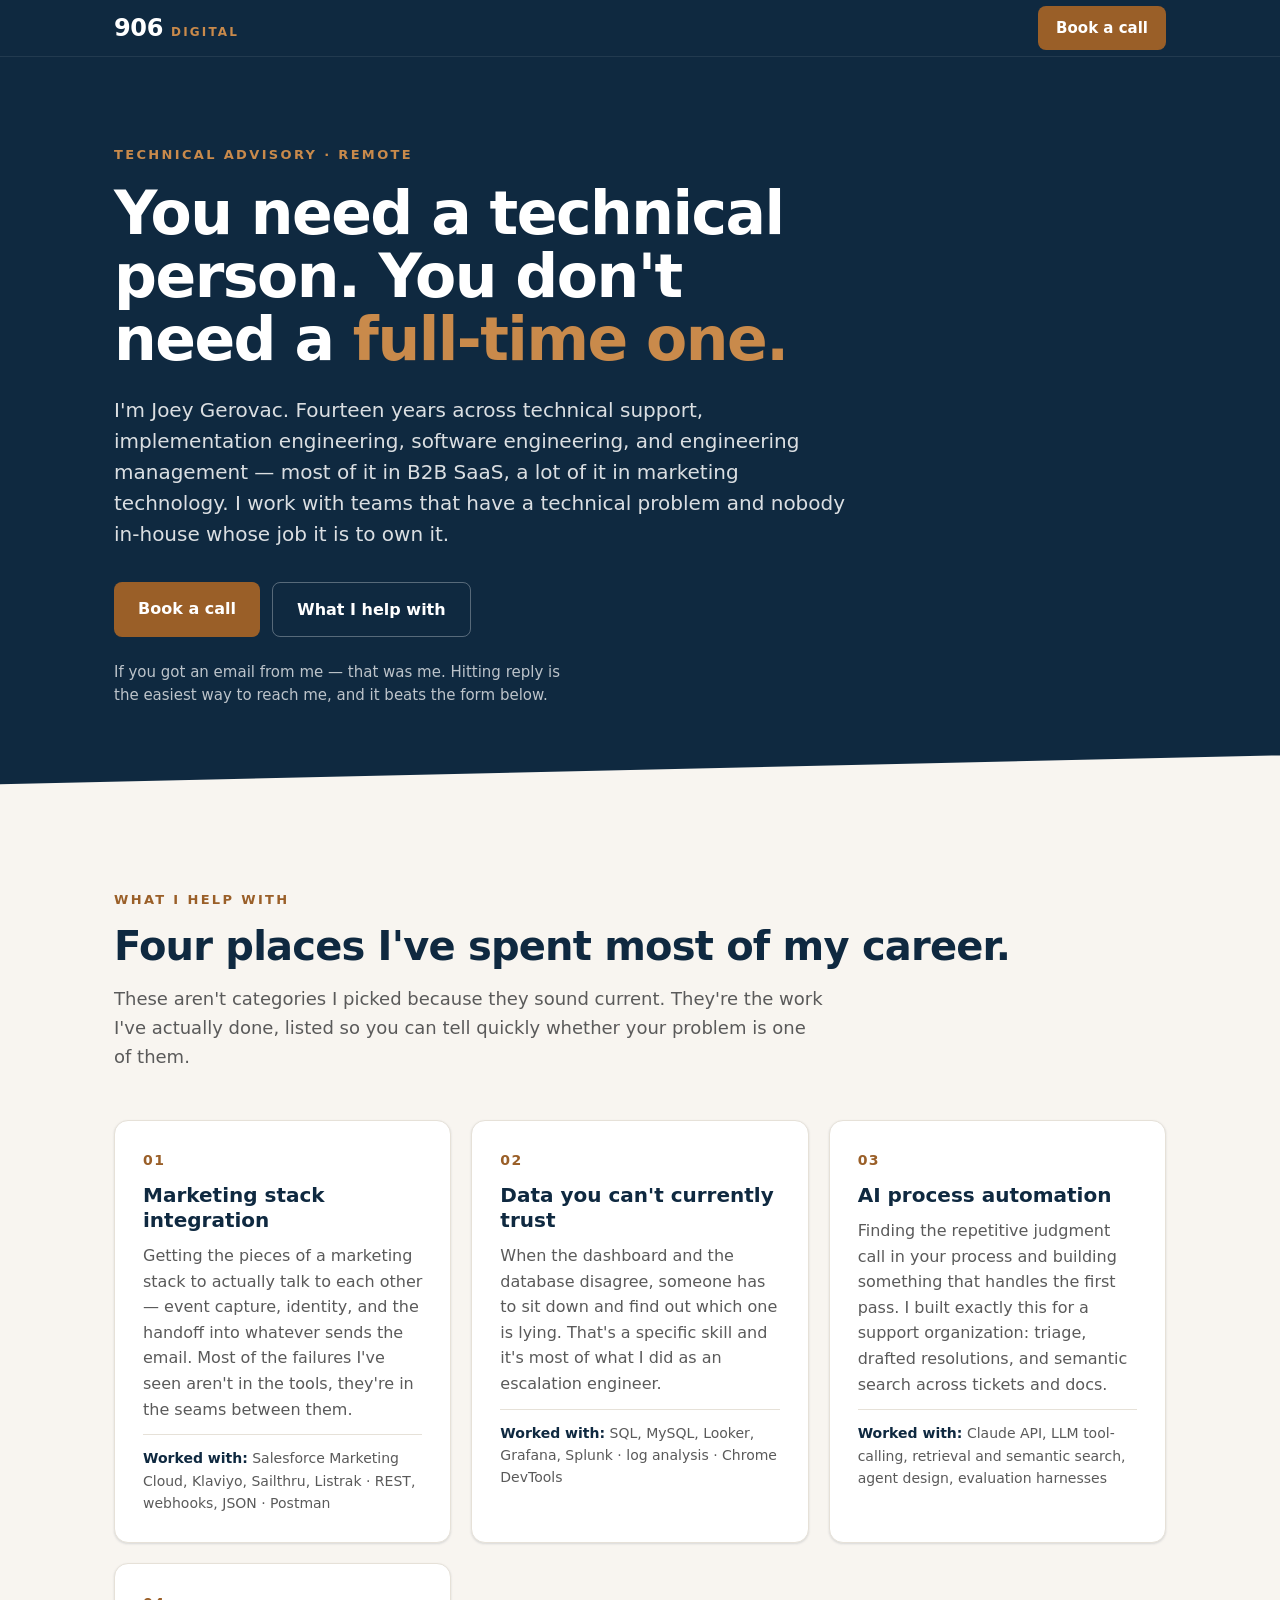
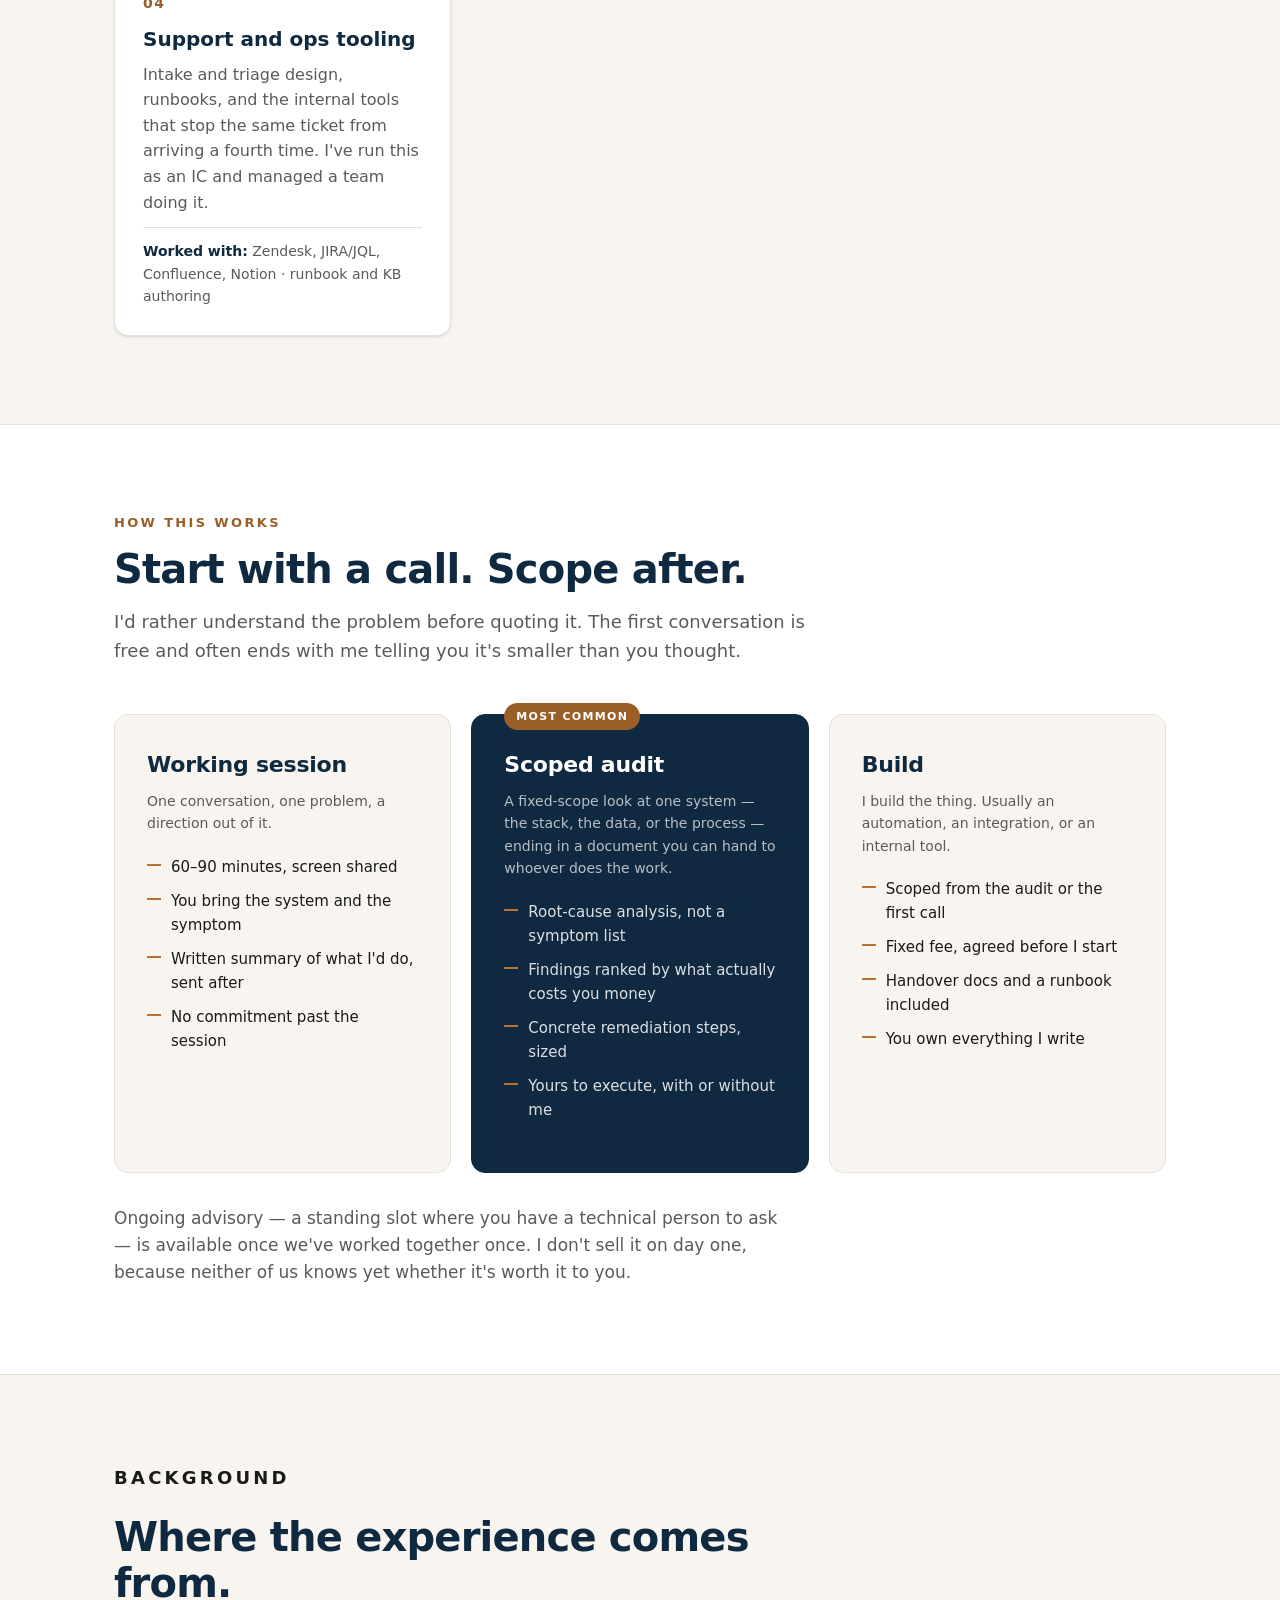
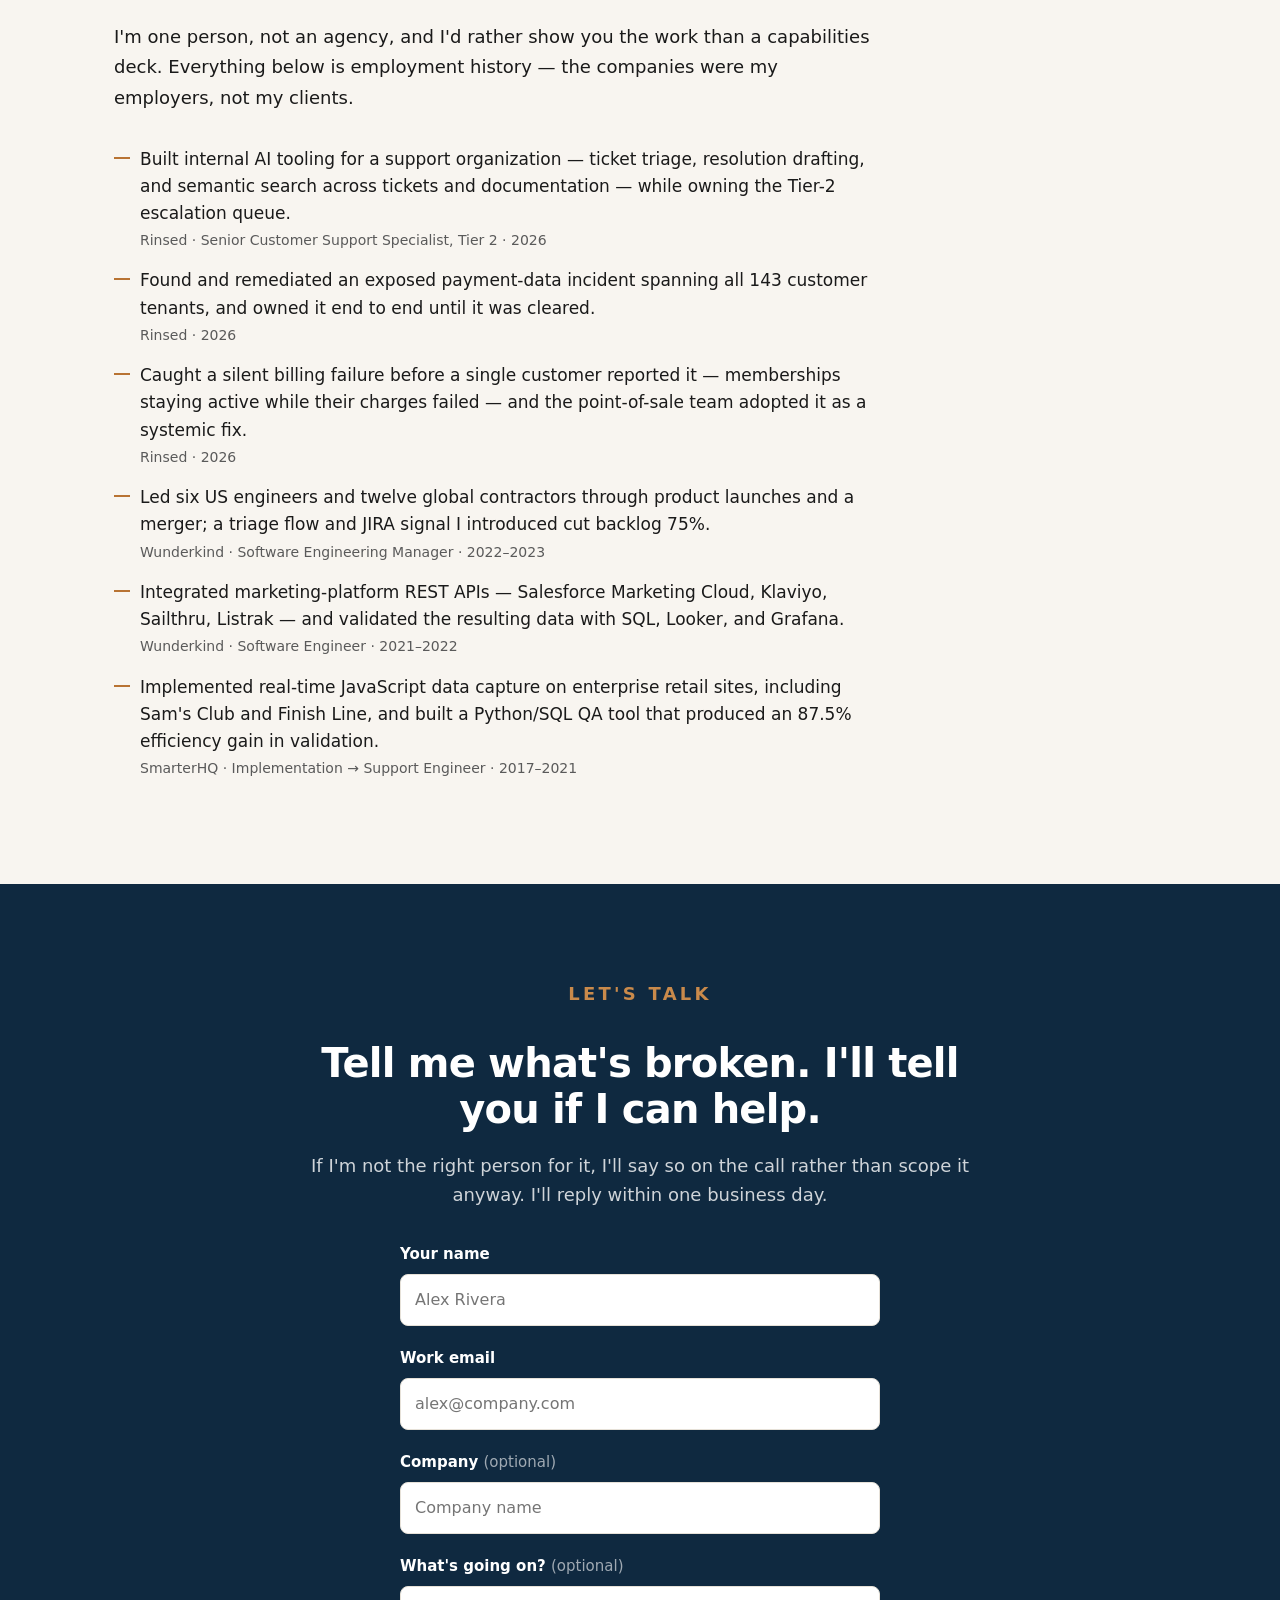
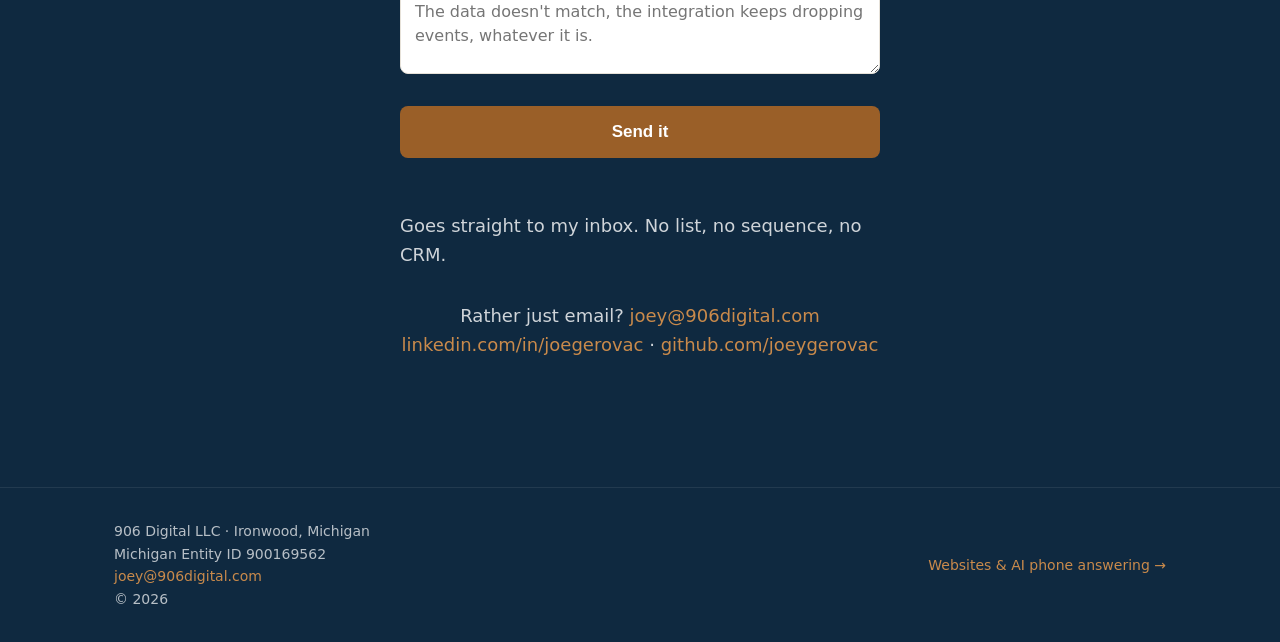
==== advisory.html @ 2dc661ce "Add a separate B2B advisory page; fix two AA contrast failures The offer has widened to fractional t" ====
<!doctype html>
<html lang="en">
<head>
<meta charset="utf-8" />
<meta name="viewport" content="width=device-width, initial-scale=1" />
<title>Technical Advisory — 906 Digital</title>
<meta name="description" content="Fractional technical advisor for B2B teams: marketing-stack integration, data you can trust, and AI process automation. Fourteen years across support, implementation, and software engineering in B2B SaaS." />
<meta name="theme-color" content="#0F2940" />
<link rel="canonical" href="https://906digital.com/advisory" />

<!-- This page is aimed at a different reader than index.html.
     index.html sells websites and AI phone answering to UP trades. It works
     because it is narrow: local pricing, tree species, service-area maps. This
     page sells technical advisory to B2B teams, who are a different audience
     entirely. Keep them separate. Do not merge this into the home page — the
     offer grid there already cut a product (Managed Ads) specifically because
     showing it made the operator read as "an agency with an upsell." A B2B
     advisory block on that page re-creates exactly that problem.

     Traffic here comes from Joey's own B2B outreach, so the reader arrives with
     context and usually with a mail thread already open. Reply is the cheapest
     action; the form is the fallback, same as on the home page. -->

<!-- No web font is loaded, matching index.html. Inter renders if the visitor
     already has it and otherwise falls through to the platform UI font. Do not
     add a Google Fonts stylesheet — it would be the only render-blocking
     third-party request on the page. -->

<!-- No JSON-LD on this page yet. index.html carries ProfessionalService markup
     with a verified Michigan entity ID. Service-level structured data here would
     need a price range, service area, or offer catalogue — none of which are
     settled for advisory work. Absent markup beats invented markup. -->

<style>
/* ---------------------------------------------------------------------------
   Design tokens — copied verbatim from index.html.

   These are duplicated, not shared. Extracting a styles.css would remove the
   drift risk but means editing index.html, which currently works; that refactor
   is worth doing on its own, not as a side effect of adding a page. If you
   change a token here, change it there too.

   Contrast rules carried over and still binding:
     --copper       NON-TEXT ONLY (fills, rules, bullets, focus rings)
     --copper-dark  text on LIGHT backgrounds  (4.78:1 birch, 5.20:1 white)
     --copper-lite  text on DARK backgrounds   (5.12:1 on --superior)
   --------------------------------------------------------------------------- */
:root {
  --superior:    #0F2940;
  --superior-2:  #1B3A5C;
  --copper:      #B87333;
  --copper-dark: #9A5F28;
  --copper-lite: #C98A4B;
  --pine:        #2F5345;
  --birch:       #F8F5F0;
  --slate:       #1A1A1A;
  --stone:       #5A5A5A;
  --line:        #E6E1D8;

  --container:   1100px;
  --radius:      14px;
  --radius-sm:   8px;
  --shadow-sm:   0 1px 2px rgba(15, 41, 64, .06), 0 1px 3px rgba(15, 41, 64, .08);
  --shadow-md:   0 8px 24px rgba(15, 41, 64, .08);
}

* { box-sizing: border-box; }
html, body { margin: 0; padding: 0; }
html { scroll-behavior: smooth; }
body {
  font-family: 'Inter', -apple-system, BlinkMacSystemFont, system-ui, sans-serif;
  font-size: 17px;
  line-height: 1.6;
  color: var(--slate);
  background: var(--birch);
}

a { color: var(--copper-dark); text-decoration: none; }
a:hover { color: var(--copper-dark); text-decoration: underline; }

img { max-width: 100%; display: block; }

.container { max-width: var(--container); margin: 0 auto; padding: 0 24px; }

.skip-link {
  position: absolute;
  left: -9999px;
  top: 0;
  z-index: 100;
  background: var(--superior);
  color: #fff;
  padding: 12px 20px;
  border-radius: 0 0 var(--radius-sm) 0;
  font-weight: 600;
}
.skip-link:focus {
  left: 0;
  outline: 3px solid var(--copper-lite);
  outline-offset: -3px;
  text-decoration: none;
  color: #fff;
}
#main:focus:not(:focus-visible),
#what:focus:not(:focus-visible),
#book:focus:not(:focus-visible) { outline: none; }

/* ---------- Header ---------- */
.site-header {
  background: var(--superior);
  color: #fff;
  position: sticky;
  top: 0;
  z-index: 50;
  border-bottom: 1px solid rgba(255,255,255,.08);
}
.site-header .container {
  display: flex;
  align-items: center;
  justify-content: space-between;
  min-height: 56px;
  padding-top: 6px;
  padding-bottom: 6px;
}
.logo {
  display: flex;
  align-items: baseline;
  gap: 8px;
  font-weight: 800;
  letter-spacing: -0.02em;
  color: #fff;
}
.logo:hover { text-decoration: none; color: #fff; }
.logo .num { font-size: 24px; }
.logo .word {
  font-size: 12px;
  font-weight: 600;
  letter-spacing: 0.18em;
  text-transform: uppercase;
  color: var(--copper-lite);
}
/* 44px minimum tap target, same rule as index.html. Only horizontal padding
   narrows on small screens. Do not shrink the height. */
.nav-cta {
  display: inline-flex;
  align-items: center;
  min-height: 44px;
  padding: 0 18px;
  background: var(--copper-dark);
  color: #fff;
  border-radius: var(--radius-sm);
  font-weight: 600;
  font-size: 15px;
}
.nav-cta:hover { background: #83501F; color: #fff; text-decoration: none; }
.nav-cta:focus-visible { outline: 3px solid #fff; outline-offset: 2px; }

/* ---------- Hero ---------- */
/* Single column here. index.html's hero reserves a second column for a photo
   that does not exist yet; this page does not repeat that empty slot. */
.hero {
  background: var(--superior);
  color: #fff;
  padding: 88px 0 96px;
  position: relative;
  overflow: hidden;
}
.hero::after {
  content: "";
  position: absolute;
  bottom: -1px;
  left: 0; right: 0;
  height: 48px;
  background: var(--birch);
  clip-path: polygon(0 100%, 100% 100%, 100% 0, 0 60%);
}
.hero-copy { max-width: 46rem; }
.hero-eyebrow {
  font-size: 13px;
  font-weight: 600;
  letter-spacing: 0.18em;
  text-transform: uppercase;
  color: var(--copper-lite);
  margin: 0 0 16px;
}
.hero h1 {
  font-size: clamp(36px, 6vw, 60px);
  line-height: 1.05;
  letter-spacing: -0.025em;
  font-weight: 800;
  margin: 0 0 24px;
  max-width: 20ch;
}
.hero h1 em {
  font-style: normal;
  color: var(--copper-lite);
}
.hero p.lead {
  font-size: clamp(17px, 2.2vw, 20px);
  line-height: 1.55;
  max-width: 58ch;
  color: rgba(255,255,255,.85);
  margin: 0 0 32px;
}
.hero .cta-row { display: flex; flex-wrap: wrap; gap: 12px; }
.hero-reply {
  margin: 24px 0 0;
  font-size: 15px;
  line-height: 1.5;
  color: rgba(255,255,255,.72);
  max-width: 48ch;
}

.btn {
  display: inline-block;
  padding: 14px 24px;
  border-radius: var(--radius-sm);
  font-weight: 600;
  font-size: 16px;
  border: 0;
  cursor: pointer;
  transition: transform .08s ease, background .15s ease;
}
.btn:hover { transform: translateY(-1px); text-decoration: none; }
.btn-primary { background: var(--copper-dark); color: #fff; }
.btn-primary:hover { background: #83501F; color: #fff; }
.btn-ghost {
  background: transparent;
  color: #fff;
  border: 1px solid rgba(255,255,255,.3);
}
.btn-ghost:hover { background: rgba(255,255,255,.08); color: #fff; }

/* ---------- Sections ---------- */
section { padding: 88px 0; }
.section-eyebrow {
  font-size: 13px;
  font-weight: 600;
  letter-spacing: 0.18em;
  text-transform: uppercase;
  color: var(--copper-dark);
  margin: 0 0 12px;
}
h2 {
  font-size: clamp(28px, 4vw, 40px);
  line-height: 1.15;
  letter-spacing: -0.02em;
  font-weight: 800;
  margin: 0 0 16px;
  color: var(--superior);
}
.section-intro {
  font-size: 18px;
  color: var(--stone);
  max-width: 62ch;
  margin: 0 0 48px;
}

/* ---------- Capability cards ---------- */
.what { background: var(--birch); }
.card-grid {
  display: grid;
  grid-template-columns: repeat(auto-fit, minmax(260px, 1fr));
  gap: 20px;
}
.cap-card {
  background: #fff;
  padding: 28px;
  border-radius: var(--radius);
  border: 1px solid var(--line);
  box-shadow: var(--shadow-sm);
}
.cap-card .num {
  font-size: 14px;
  font-weight: 700;
  color: var(--copper-dark);
  letter-spacing: 0.1em;
  margin-bottom: 12px;
}
.cap-card h3 {
  font-size: 20px;
  font-weight: 700;
  color: var(--superior);
  margin: 0 0 10px;
  line-height: 1.25;
}
.cap-card p {
  margin: 0 0 12px;
  color: var(--stone);
  font-size: 16px;
}
.cap-card p:last-child { margin-bottom: 0; }
.cap-card .tools {
  font-size: 14px;
  color: var(--stone);
  border-top: 1px solid var(--line);
  padding-top: 12px;
  margin-top: 4px;
}
.cap-card .tools strong { color: var(--superior); font-weight: 600; }

/* ---------- Engagements ---------- */
.engage {
  background: #fff;
  border-top: 1px solid var(--line);
  border-bottom: 1px solid var(--line);
}
.engage-grid {
  display: grid;
  grid-template-columns: repeat(auto-fit, minmax(280px, 1fr));
  gap: 20px;
  margin-bottom: 32px;
}
.tier {
  border: 1px solid var(--line);
  border-radius: var(--radius);
  padding: 32px;
  background: var(--birch);
  display: flex;
  flex-direction: column;
}
.tier.featured {
  background: var(--superior);
  color: #fff;
  border-color: var(--superior);
  position: relative;
}
.tier.featured h3 { color: #fff; }
.tier.featured ul li { color: rgba(255,255,255,.85); }
.tier.featured ul li::before { background: var(--copper); }
.tier-badge {
  position: absolute;
  top: -12px;
  left: 32px;
  background: var(--copper-dark);
  color: #fff;
  font-size: 11px;
  font-weight: 700;
  letter-spacing: 0.12em;
  padding: 5px 12px;
  border-radius: 100px;
  text-transform: uppercase;
}
.tier h3 {
  font-size: 22px;
  font-weight: 700;
  margin: 0 0 8px;
  color: var(--superior);
  letter-spacing: -0.01em;
}
.tier .desc {
  font-size: 14px;
  color: var(--stone);
  margin: 0 0 20px;
}
.tier.featured .desc { color: rgba(255,255,255,.7); }
.tier ul { list-style: none; padding: 0; margin: 0 0 8px; flex: 1; }
.tier ul li {
  font-size: 15px;
  color: var(--slate);
  padding-left: 24px;
  position: relative;
  margin-bottom: 10px;
}
.tier ul li::before {
  content: "";
  position: absolute;
  left: 0;
  top: 9px;
  width: 14px;
  height: 2px;
  background: var(--copper);
}
.engage-note {
  margin: 0;
  max-width: 62ch;
  font-size: 17px;
  color: var(--stone);
}

/* ---------- Background ---------- */
.background { background: var(--birch); }
.background-wrap { max-width: 760px; }
.background p {
  font-size: 18px;
  line-height: 1.7;
  color: var(--slate);
  margin: 0 0 20px;
}
.background p strong { color: var(--superior); }
.track { list-style: none; padding: 0; margin: 32px 0 0; }
.track li {
  padding-left: 26px;
  position: relative;
  margin-bottom: 16px;
  font-size: 17px;
  line-height: 1.6;
  color: var(--slate);
}
.track li::before {
  content: "";
  position: absolute;
  left: 0;
  top: 11px;
  width: 16px;
  height: 2px;
  background: var(--copper);
}
.track li .where {
  display: block;
  font-size: 14px;
  color: var(--stone);
  margin-top: 2px;
}

/* ---------- Final CTA ---------- */
.final-cta {
  background: var(--superior);
  color: #fff;
  text-align: center;
  padding: 96px 0;
}
.final-cta h2 { color: #fff; max-width: 26ch; margin: 0 auto 20px; }
.final-cta p {
  font-size: 18px;
  color: rgba(255,255,255,.8);
  max-width: 58ch;
  margin: 0 auto 32px;
}

/* ---------- Lead form ---------- */
/* Field set differs from index.html on purpose: that form asks for a phone
   number because a tree service owner expects a call back. A B2B reader expects
   email, so email is the required channel here and phone is not collected. */
.lead-form {
  max-width: 480px;
  margin: 32px auto 0;
  text-align: left;
}
.field { margin-bottom: 20px; }

.lead-form label {
  display: block;
  font-size: 15px;
  font-weight: 600;
  color: #fff;
  margin-bottom: 8px;
}
.lead-form .optional { font-weight: 400; color: rgba(255,255,255,.6); }

.lead-form input[type="text"],
.lead-form input[type="email"],
.lead-form textarea {
  width: 100%;
  font-family: inherit;
  font-size: 16px;          /* 16px minimum — prevents iOS auto-zoom on focus */
  line-height: 1.5;
  padding: 13px 14px;       /* ~48px tall, above the 44px target minimum */
  min-height: 48px;
  color: var(--slate);
  background: #fff;
  border: 1px solid var(--line);
  border-radius: var(--radius-sm);
  -webkit-appearance: none;
  appearance: none;
}
.lead-form textarea { min-height: 88px; resize: vertical; }

.lead-form input:focus-visible,
.lead-form textarea:focus-visible,
.lead-form button:focus-visible {
  outline: 3px solid var(--copper);
  outline-offset: 2px;
}
.lead-form input:focus,
.lead-form textarea:focus { border-color: var(--copper); }

.lead-form .lead-submit {
  width: 100%;
  min-height: 52px;
  font-size: 17px;
  margin-top: 4px;
}
.lead-form input[aria-invalid="true"],
.lead-form textarea[aria-invalid="true"] { border-color: #C0392B; border-width: 2px; }

.form-status {
  margin: 14px 0 0;
  font-size: 15px;
  min-height: 22px;
  color: #fff;
}
.form-status.is-error { color: #FFB4A8; }
.form-status.is-success { color: #9FE8C0; font-weight: 600; }

.form-fineprint {
  margin: 12px 0 0;
  font-size: 13px;
  color: rgba(255,255,255,.55);
}
.alt-contact {
  margin-top: 24px;
  font-size: 15px;
  color: rgba(255,255,255,.7);
}
/* --copper-lite, not --copper-dark: this sits on --superior. copper-dark is
   2.86:1 here and fails AA. */
.alt-contact a { color: var(--copper-lite); }

/* Honeypot — hidden from humans, from keyboards, and from screen readers */
.hp-field {
  position: absolute !important;
  left: -9999px !important;
  width: 1px; height: 1px;
  opacity: 0;
  pointer-events: none;
}

/* ---------- Footer ---------- */
.site-footer {
  background: var(--superior);
  color: rgba(255,255,255,.7);
  padding: 32px 0;
  border-top: 1px solid rgba(255,255,255,.08);
  font-size: 14px;
}
.site-footer .container {
  display: flex;
  flex-wrap: wrap;
  gap: 16px;
  justify-content: space-between;
  align-items: center;
}
.site-footer a { color: var(--copper-lite); }

/* ---------- Responsive ---------- */
@media (max-width: 640px) {
  section { padding: 64px 0; }
  .hero { padding: 64px 0 80px; }
  .tier { padding: 24px; }
  .nav-cta { padding: 0 14px; }
  .lead-form { margin-top: 24px; }
  .field { margin-bottom: 16px; }
}
</style>
</head>
<body>
<a class="skip-link" href="#main">Skip to content</a>

<!-- ============== HEADER ============== -->
<header class="site-header">
  <div class="container">
    <a class="logo" href="/">
      <span class="num">906</span>
      <span class="word">Digital</span>
    </a>
    <a href="#book" class="nav-cta">Book a call</a>
  </div>
</header>

<main id="main" tabindex="-1">

<!-- ============== HERO ============== -->
<section class="hero">
  <div class="container">
    <div class="hero-copy">
      <p class="hero-eyebrow">Technical advisory · Remote</p>
      <h1>You need a technical person. You don't need a <em>full-time one.</em></h1>
      <p class="lead">
        I'm Joey Gerovac. Fourteen years across technical support, implementation
        engineering, software engineering, and engineering management — most of it
        in B2B SaaS, a lot of it in marketing technology. I work with teams that
        have a technical problem and nobody in-house whose job it is to own it.
      </p>
      <div class="cta-row">
        <a href="#book" class="btn btn-primary">Book a call</a>
        <a href="#what" class="btn btn-ghost">What I help with</a>
      </div>
      <p class="hero-reply">
        If you got an email from me — that was me. Hitting reply is the easiest
        way to reach me, and it beats the form below.
      </p>
    </div>
  </div>
</section>

<!-- ============== WHAT I HELP WITH ============== -->
<section class="what" id="what" tabindex="-1">
  <div class="container">
    <p class="section-eyebrow">What I help with</p>
    <h2>Four places I've spent most of my career.</h2>
    <p class="section-intro">
      These aren't categories I picked because they sound current. They're the
      work I've actually done, listed so you can tell quickly whether your problem
      is one of them.
    </p>

    <div class="card-grid">

      <div class="cap-card">
        <p class="num">01</p>
        <h3>Marketing stack integration</h3>
        <p>
          Getting the pieces of a marketing stack to actually talk to each other —
          event capture, identity, and the handoff into whatever sends the email.
          Most of the failures I've seen aren't in the tools, they're in the seams
          between them.
        </p>
        <p class="tools">
          <strong>Worked with:</strong> Salesforce Marketing Cloud, Klaviyo,
          Sailthru, Listrak · REST, webhooks, JSON · Postman
        </p>
      </div>

      <div class="cap-card">
        <p class="num">02</p>
        <h3>Data you can't currently trust</h3>
        <p>
          When the dashboard and the database disagree, someone has to sit down and
          find out which one is lying. That's a specific skill and it's most of what
          I did as an escalation engineer.
        </p>
        <p class="tools">
          <strong>Worked with:</strong> SQL, MySQL, Looker, Grafana, Splunk ·
          log analysis · Chrome DevTools
        </p>
      </div>

      <div class="cap-card">
        <p class="num">03</p>
        <h3>AI process automation</h3>
        <p>
          Finding the repetitive judgment call in your process and building
          something that handles the first pass. I built exactly this for a support
          organization: triage, drafted resolutions, and semantic search across
          tickets and docs.
        </p>
        <p class="tools">
          <strong>Worked with:</strong> Claude API, LLM tool-calling, retrieval and
          semantic search, agent design, evaluation harnesses
        </p>
      </div>

      <div class="cap-card">
        <p class="num">04</p>
        <h3>Support and ops tooling</h3>
        <p>
          Intake and triage design, runbooks, and the internal tools that stop the
          same ticket from arriving a fourth time. I've run this as an IC and
          managed a team doing it.
        </p>
        <p class="tools">
          <strong>Worked with:</strong> Zendesk, JIRA/JQL, Confluence, Notion ·
          runbook and KB authoring
        </p>
      </div>

    </div>
  </div>
</section>

<!-- ============== ENGAGEMENTS ============== -->
<section class="engage">
  <div class="container">
    <p class="section-eyebrow">How this works</p>
    <h2>Start with a call. Scope after.</h2>
    <p class="section-intro">
      I'd rather understand the problem before quoting it. The first conversation
      is free and often ends with me telling you it's smaller than you thought.
    </p>

    <!-- NO PRICES HERE, ON PURPOSE.
         index.html carries real figures because packages-and-pricing.md defines
         them for the trades products. Nothing equivalent exists for advisory work
         yet. Inventing a rate to fill the visual gap would be a number Joey has
         not agreed to and would have to walk back on the first call.
         WHEN RATES ARE SET: add <p class="price"> under each <h3>, matching the
         markup in index.html's offer grid, and port the .price CSS across. -->

    <div class="engage-grid">

      <div class="tier">
        <h3>Working session</h3>
        <p class="desc">One conversation, one problem, a direction out of it.</p>
        <ul>
          <li>60–90 minutes, screen shared</li>
          <li>You bring the system and the symptom</li>
          <li>Written summary of what I'd do, sent after</li>
          <li>No commitment past the session</li>
        </ul>
      </div>

      <div class="tier featured">
        <span class="tier-badge">Most common</span>
        <h3>Scoped audit</h3>
        <p class="desc">
          A fixed-scope look at one system — the stack, the data, or the process —
          ending in a document you can hand to whoever does the work.
        </p>
        <ul>
          <li>Root-cause analysis, not a symptom list</li>
          <li>Findings ranked by what actually costs you money</li>
          <li>Concrete remediation steps, sized</li>
          <li>Yours to execute, with or without me</li>
        </ul>
      </div>

      <div class="tier">
        <h3>Build</h3>
        <p class="desc">
          I build the thing. Usually an automation, an integration, or an internal
          tool.
        </p>
        <ul>
          <li>Scoped from the audit or the first call</li>
          <li>Fixed fee, agreed before I start</li>
          <li>Handover docs and a runbook included</li>
          <li>You own everything I write</li>
        </ul>
      </div>

    </div>

    <p class="engage-note">
      Ongoing advisory — a standing slot where you have a technical person to ask —
      is available once we've worked together once. I don't sell it on day one,
      because neither of us knows yet whether it's worth it to you.
    </p>
  </div>
</section>

<!-- ============== BACKGROUND ============== -->
<section class="background">
  <div class="container">
    <div class="background-wrap">
      <p class="section-eyebrow">Background</p>
      <h2>Where the experience comes from.</h2>
      <p>
        I'm one person, not an agency, and I'd rather show you the work than a
        capabilities deck. Everything below is employment history — the companies
        were my employers, not my clients.
      </p>

      <!-- Every line here traces to a specific role. Do not add a claim to this
           list that cannot be pointed at a job, a date, and a verifiable outcome.
           Two projects were deliberately left off: support-evals is still in
           progress, and the recipe-scrapers PR needs its scope confirmed before
           it goes on a public page. -->
      <ul class="track">
        <li>
          Built internal AI tooling for a support organization — ticket triage,
          resolution drafting, and semantic search across tickets and documentation
          — while owning the Tier-2 escalation queue.
          <span class="where">Rinsed · Senior Customer Support Specialist, Tier 2 · 2026</span>
        </li>
        <li>
          Found and remediated an exposed payment-data incident spanning all 143
          customer tenants, and owned it end to end until it was cleared.
          <span class="where">Rinsed · 2026</span>
        </li>
        <li>
          Caught a silent billing failure before a single customer reported it —
          memberships staying active while their charges failed — and the
          point-of-sale team adopted it as a systemic fix.
          <span class="where">Rinsed · 2026</span>
        </li>
        <li>
          Led six US engineers and twelve global contractors through product
          launches and a merger; a triage flow and JIRA signal I introduced cut
          backlog 75%.
          <span class="where">Wunderkind · Software Engineering Manager · 2022–2023</span>
        </li>
        <li>
          Integrated marketing-platform REST APIs — Salesforce Marketing Cloud,
          Klaviyo, Sailthru, Listrak — and validated the resulting data with SQL,
          Looker, and Grafana.
          <span class="where">Wunderkind · Software Engineer · 2021–2022</span>
        </li>
        <li>
          Implemented real-time JavaScript data capture on enterprise retail sites,
          including Sam's Club and Finish Line, and built a Python/SQL QA tool that
          produced an 87.5% efficiency gain in validation.
          <span class="where">SmarterHQ · Implementation → Support Engineer · 2017–2021</span>
        </li>
      </ul>
    </div>
  </div>
</section>

<!-- ============== FINAL CTA ============== -->
<section class="final-cta" id="book" tabindex="-1">
  <div class="container">
    <p class="section-eyebrow" style="color: var(--copper-lite);">Let's talk</p>
    <h2>Tell me what's broken. I'll tell you if I can help.</h2>
    <p>
      If I'm not the right person for it, I'll say so on the call rather than
      scope it anyway. I'll reply within one business day.
    </p>

    <form id="lead-form" class="lead-form"
          action="https://api.web3forms.com/submit" method="POST" novalidate>

      <!-- Same Web3Forms account as index.html. The access key is a public
           identifier, not a secret — it belongs in the markup. The subject line
           differs so advisory leads are distinguishable in the inbox. -->
      <input type="hidden" name="access_key" value="32bc791d-f015-4ddc-968b-f324e9af14b2">
      <input type="hidden" name="subject" value="906 Digital — Advisory Enquiry">
      <input type="hidden" name="from_name" value="906digital.com/advisory">

      <input type="hidden" name="_next_action"
             value="REPLY WITHIN 24H: 'Hi [name], thanks for reaching out. Got time this week for 30 minutes to walk me through it?'">

      <input type="hidden" name="source"          id="f-source">
      <input type="hidden" name="device"          id="f-device">
      <input type="hidden" name="page"            id="f-page">
      <input type="hidden" name="seconds_on_page" id="f-elapsed">
      <input type="hidden" name="js_token"        id="f-token">

      <!-- Honeypot: CSS-hidden (not type=hidden), keyboard-skipped, screen-reader
           hidden. Web3Forms enforces "botcheck" server-side. No autocomplete
           attribute — it is not valid on a checkbox, and browsers do not autofill
           checkboxes anyway. -->
      <input type="checkbox" name="botcheck" class="hp-field"
             tabindex="-1" aria-hidden="true">

      <div class="field">
        <label for="lead-name">Your name</label>
        <input type="text" id="lead-name" name="name"
               autocomplete="name" placeholder="Alex Rivera" required>
      </div>

      <div class="field">
        <label for="lead-email">Work email</label>
        <input type="email" id="lead-email" name="email"
               autocomplete="email" placeholder="alex@company.com" required>
      </div>

      <div class="field">
        <label for="lead-company">Company <span class="optional">(optional)</span></label>
        <input type="text" id="lead-company" name="company"
               autocomplete="organization" placeholder="Company name">
      </div>

      <div class="field">
        <label for="lead-note">What's going on? <span class="optional">(optional)</span></label>
        <textarea id="lead-note" name="note"
                  placeholder="The data doesn't match, the integration keeps dropping events, whatever it is."></textarea>
      </div>

      <button type="submit" class="btn btn-primary lead-submit">Send it</button>

      <p class="form-status" id="lead-status" role="status" aria-live="polite"></p>

      <p class="form-fineprint">
        Goes straight to my inbox. No list, no sequence, no CRM.
      </p>
    </form>

    <p class="alt-contact">
      Rather just email? <a href="mailto:joey@906digital.com?subject=906%20Digital%20-%20advisory">joey@906digital.com</a><br>
      <a href="https://www.linkedin.com/in/joegerovac">linkedin.com/in/joegerovac</a> ·
      <a href="https://github.com/joeygerovac">github.com/joeygerovac</a>
    </p>
  </div>
</section>

<!-- ============== FOOTER ============== -->
</main>

<footer class="site-footer">
  <div class="container">
    <div>
      906 Digital LLC · Ironwood, Michigan<br>
      Michigan Entity ID 900169562<br>
      <a href="mailto:joey@906digital.com">joey@906digital.com</a><br>
      © <span id="year"></span>
    </div>
    <div>
      <a href="/">Websites &amp; AI phone answering →</a>
    </div>
  </div>
</footer>

<script>
  document.getElementById('year').textContent = new Date().getFullYear();
</script>

<script>
(function () {
  var form = document.getElementById('lead-form');
  if (!form) { return; }

  /* NOTE: do NOT use form.name — HTMLFormElement.name is a reflected attribute
     and shadows the named input lookup, so form.name is a string, not the
     field. Same trap as index.html. */
  var nameEl  = document.getElementById('lead-name');
  var emailEl = document.getElementById('lead-email');
  var statusEl = document.getElementById('lead-status');
  var btn = form.querySelector('button[type="submit"]');

  var loadedAt = Date.now();
  var MIN_SECONDS = 3;   // humans take 8-25s, bots take <1s

  // --- Attribution + anti-bot fields ---
  var params = new URLSearchParams(location.search);
  var utm = params.get('utm_source');
  var ref = document.referrer;
  var source = utm ? ('utm:' + utm)
             : (ref ? ('ref:' + ref)
             : 'direct / typed / outreach link');

  document.getElementById('f-source').value = source;
  document.getElementById('f-page').value   = location.pathname + location.search;
  document.getElementById('f-device').value =
    (window.matchMedia('(max-width: 640px)').matches ? 'mobile' : 'desktop')
    + ' · ' + window.innerWidth + 'px';
  document.getElementById('f-token').value = 'js-ok-' + loadedAt;

  function fail(msg) {
    statusEl.textContent = msg;
    statusEl.className = 'form-status is-error';
  }

  form.addEventListener('submit', function (e) {
    e.preventDefault();

    var elapsed = Math.round((Date.now() - loadedAt) / 1000);
    document.getElementById('f-elapsed').value = elapsed;

    if (elapsed < MIN_SECONDS) { fail('Hang on one second and try again.'); return; }
    if (!document.getElementById('f-token').value) { return; }

    var name  = nameEl.value.trim();
    var email = emailEl.value.trim();

    nameEl.setAttribute('aria-invalid', name ? 'false' : 'true');
    if (!name) {
      /* Focus first, then write. The reverse order drops the pending polite
         announcement — the message gets written but never heard. */
      nameEl.setAttribute('aria-describedby', 'lead-status');
      nameEl.focus();
      fail('Just need a name to know who I\'m talking to.');
      return;
    }

    /* Deliberately loose. Strict email regexes reject valid addresses, and the
       real validation is whether the reply bounces. */
    var emailOk = /^[^\s@]+@[^\s@]+\.[^\s@]+$/.test(email);
    emailEl.setAttribute('aria-invalid', emailOk ? 'false' : 'true');
    if (!emailOk) {
      emailEl.setAttribute('aria-describedby', 'lead-status');
      emailEl.focus();
      fail('That email looks off — I need somewhere to reply.');
      return;
    }

    btn.disabled = true;
    btn.textContent = 'Sending…';
    statusEl.textContent = '';
    statusEl.className = 'form-status';

    fetch(form.action, {
      method: 'POST',
      headers: { 'Accept': 'application/json' },
      body: new FormData(form)
    })
    .then(function (r) { return r.json(); })
    .then(function (data) {
      if (data && data.success) {
        /* Do NOT replace form.innerHTML here. Doing so destroys the focused
           submit button (dumping keyboard focus to <body>) and destroys
           #lead-status, the already-configured live region — then injects a
           new role="status" that already contains its text, which announces
           unreliably in all three major screen readers. Instead: hide the
           fields, write into the EXISTING live region, and move focus to it. */
        var first = name.split(' ')[0].replace(/[<>&]/g, '');
        var shown = email.replace(/[<>&]/g, '');
        var fields = form.querySelectorAll('.field, .lead-submit, .hp-field, .form-fineprint');
        for (var i = 0; i < fields.length; i++) { fields[i].style.display = 'none'; }
        statusEl.className = 'form-status is-success';
        statusEl.textContent =
          'Got it, ' + first + '. I\'ll reply to ' + shown +
          ' within one business day.';
        statusEl.setAttribute('tabindex', '-1');
        statusEl.focus();
      } else {
        btn.disabled = false; btn.textContent = 'Send it';
        fail('Something went wrong. Email me directly: joey@906digital.com');
      }
    })
    .catch(function () {
      btn.disabled = false; btn.textContent = 'Send it';
      fail('Connection problem. Email me directly: joey@906digital.com');
    });
  });
})();
</script>

</body>
</html>
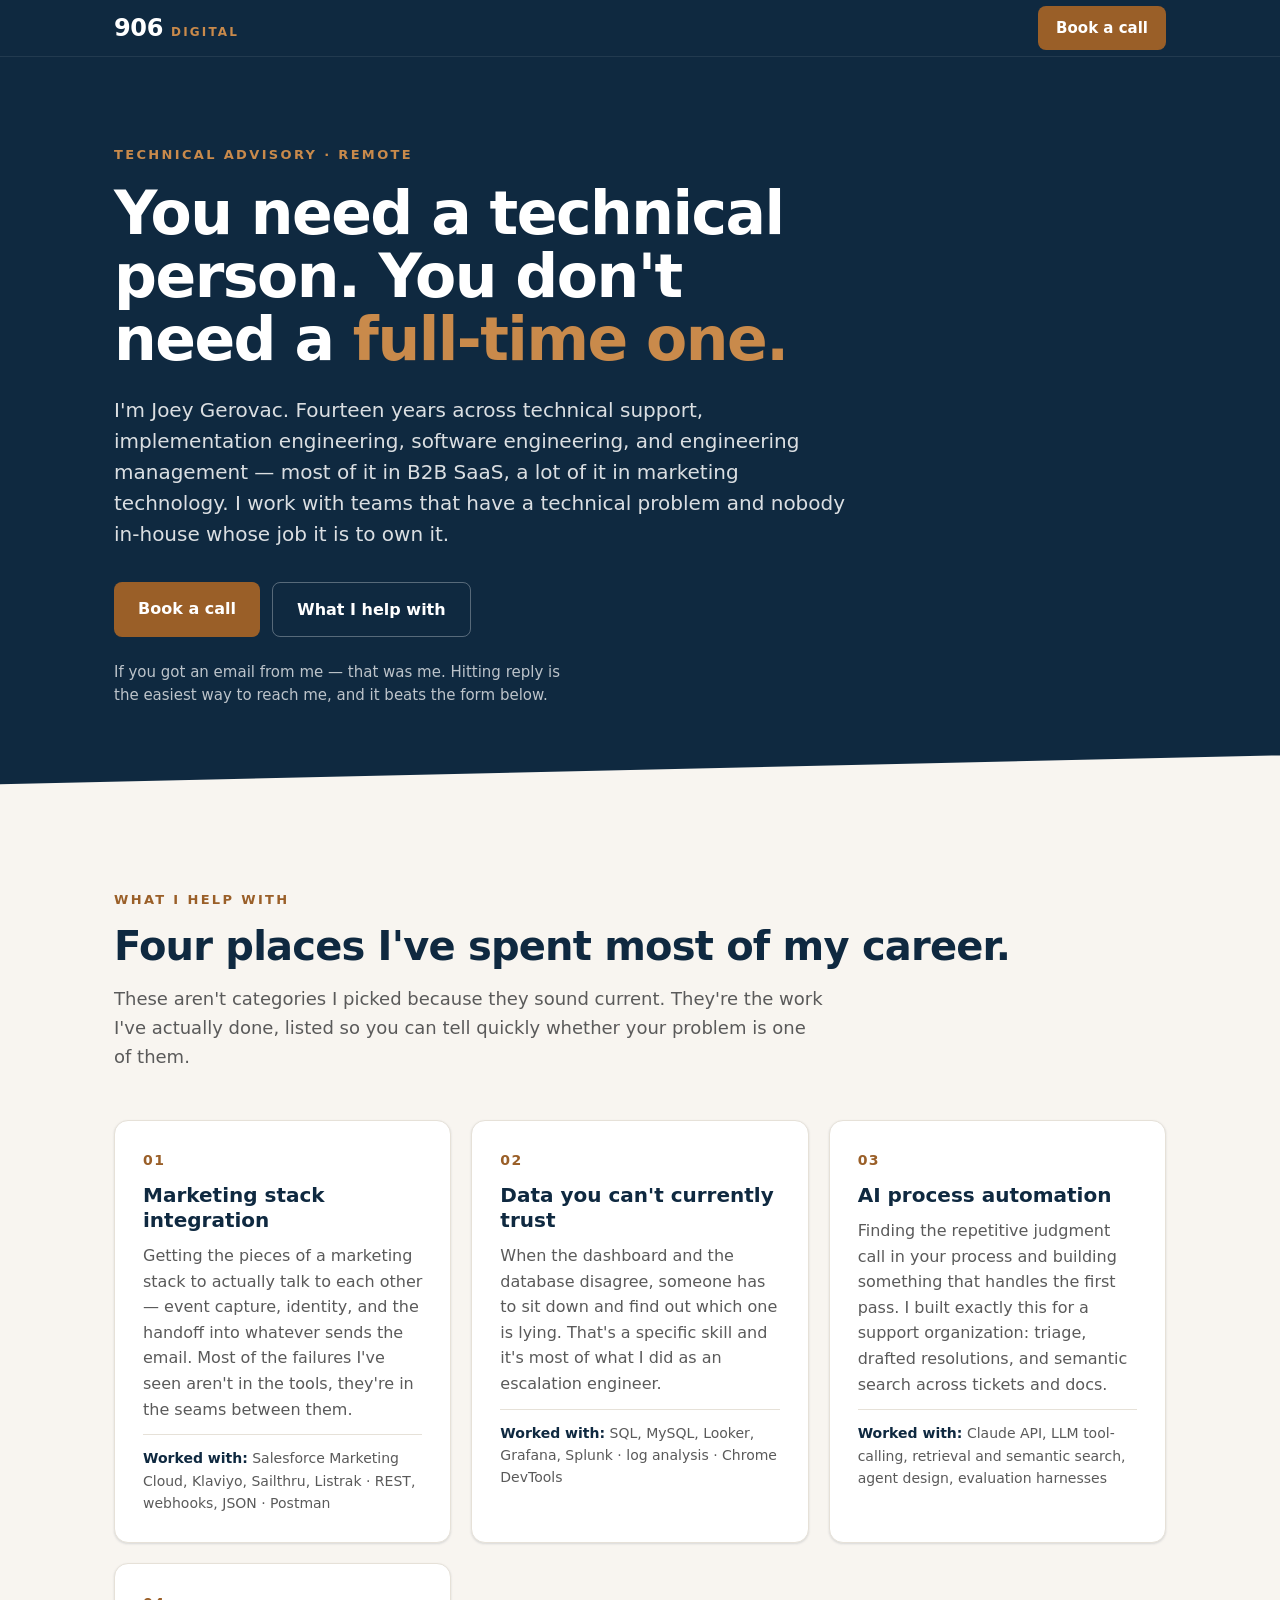
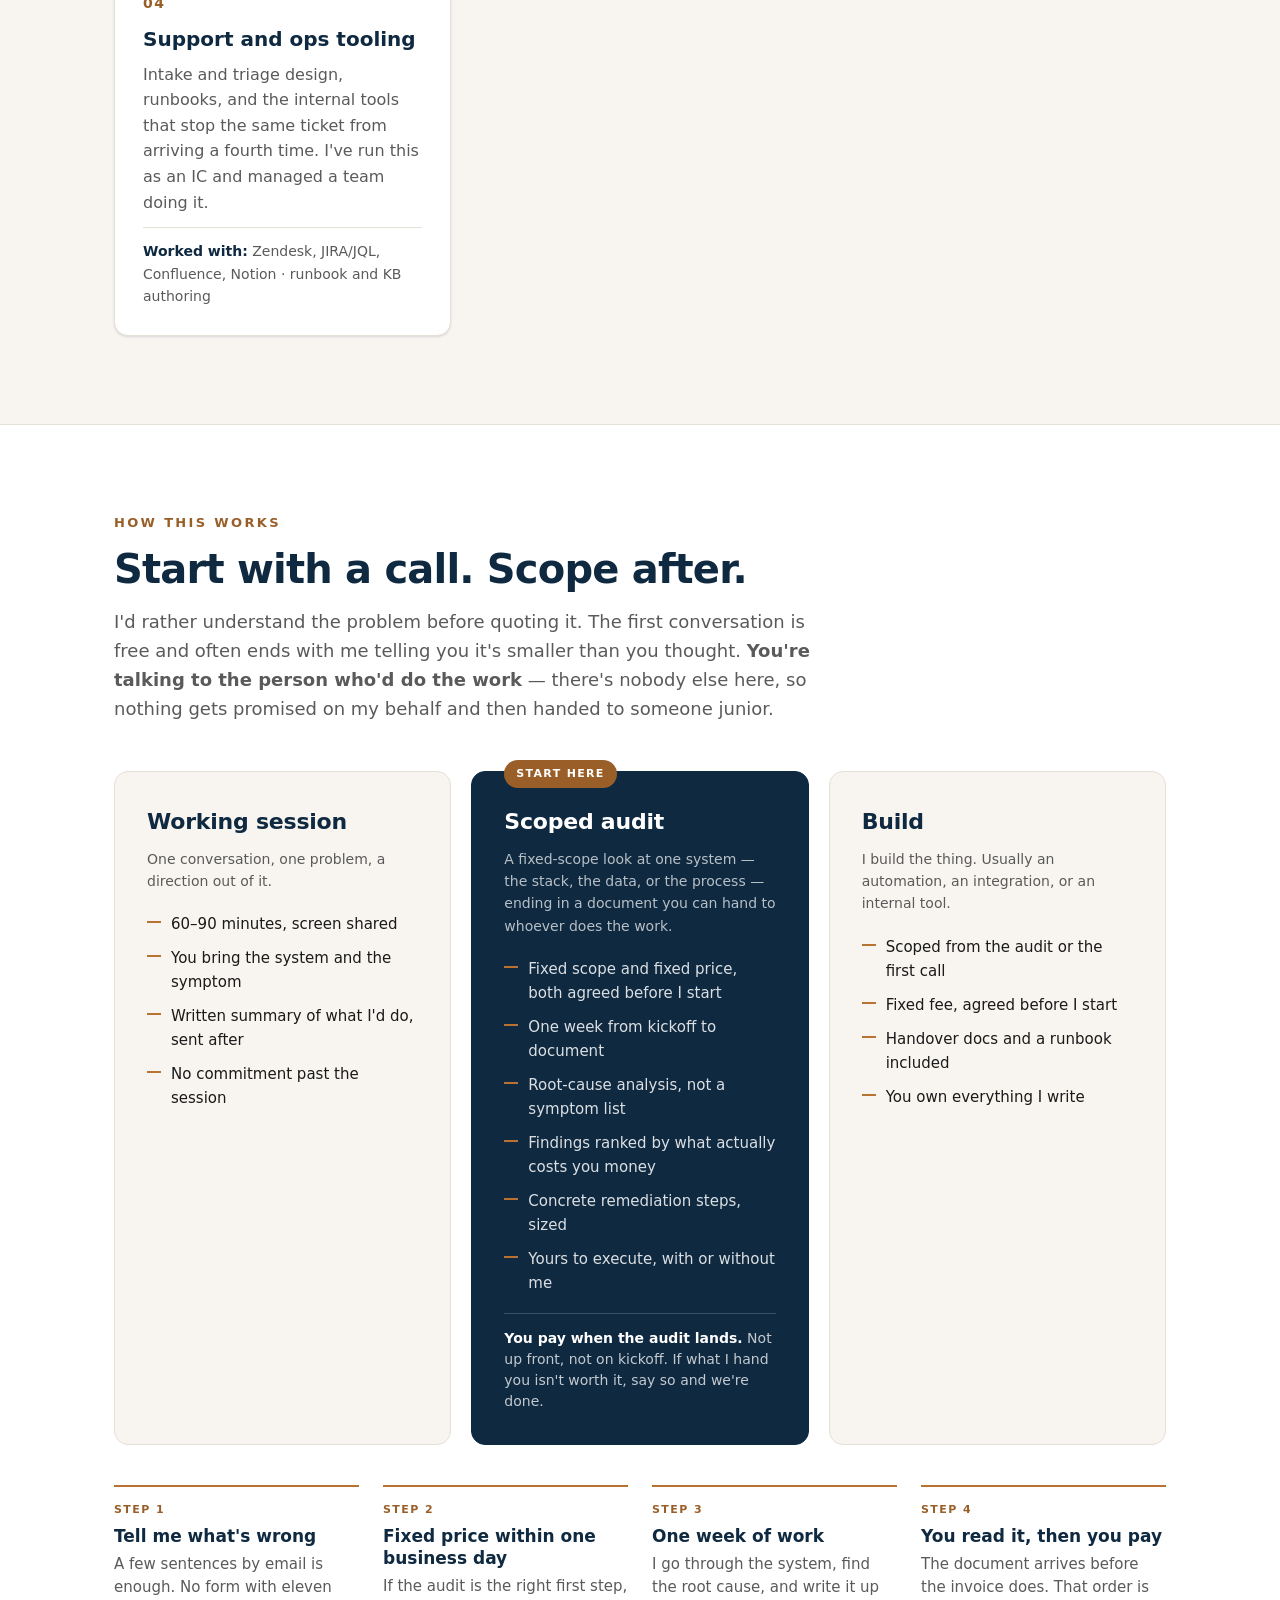
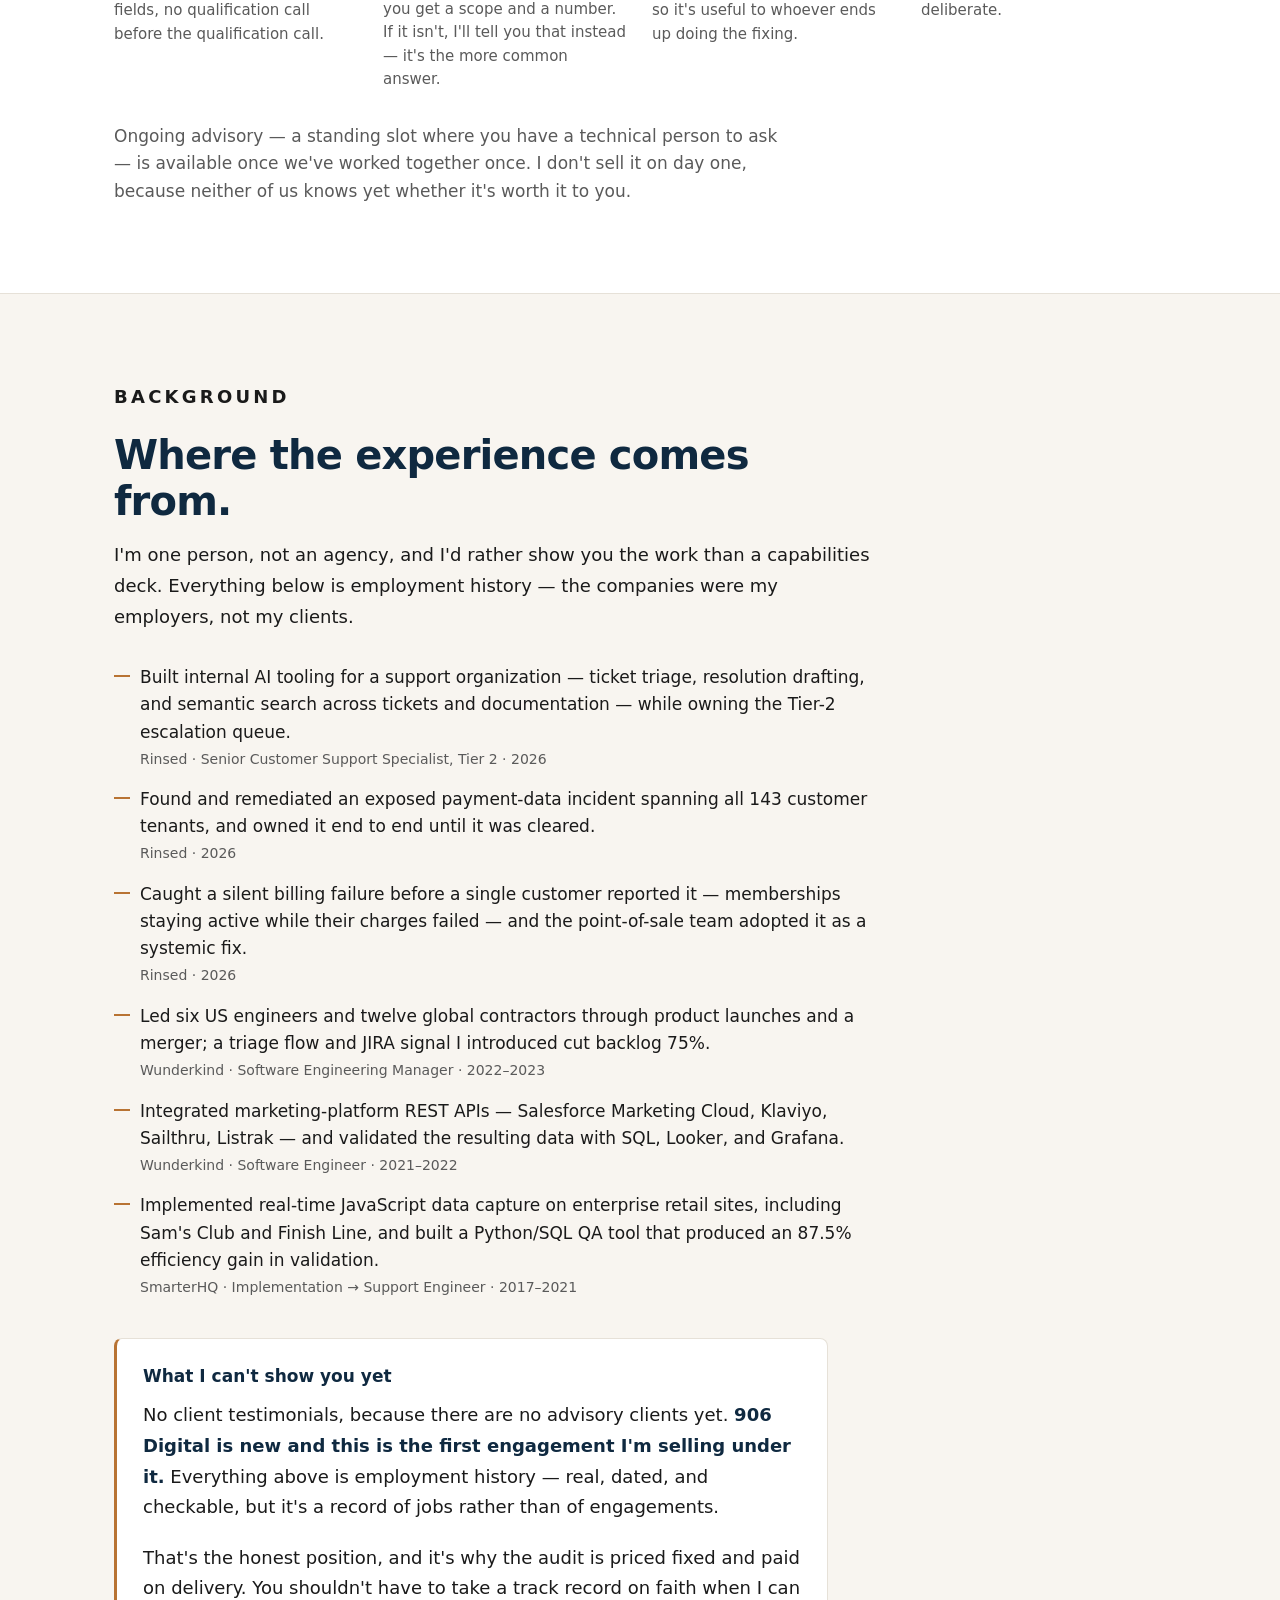
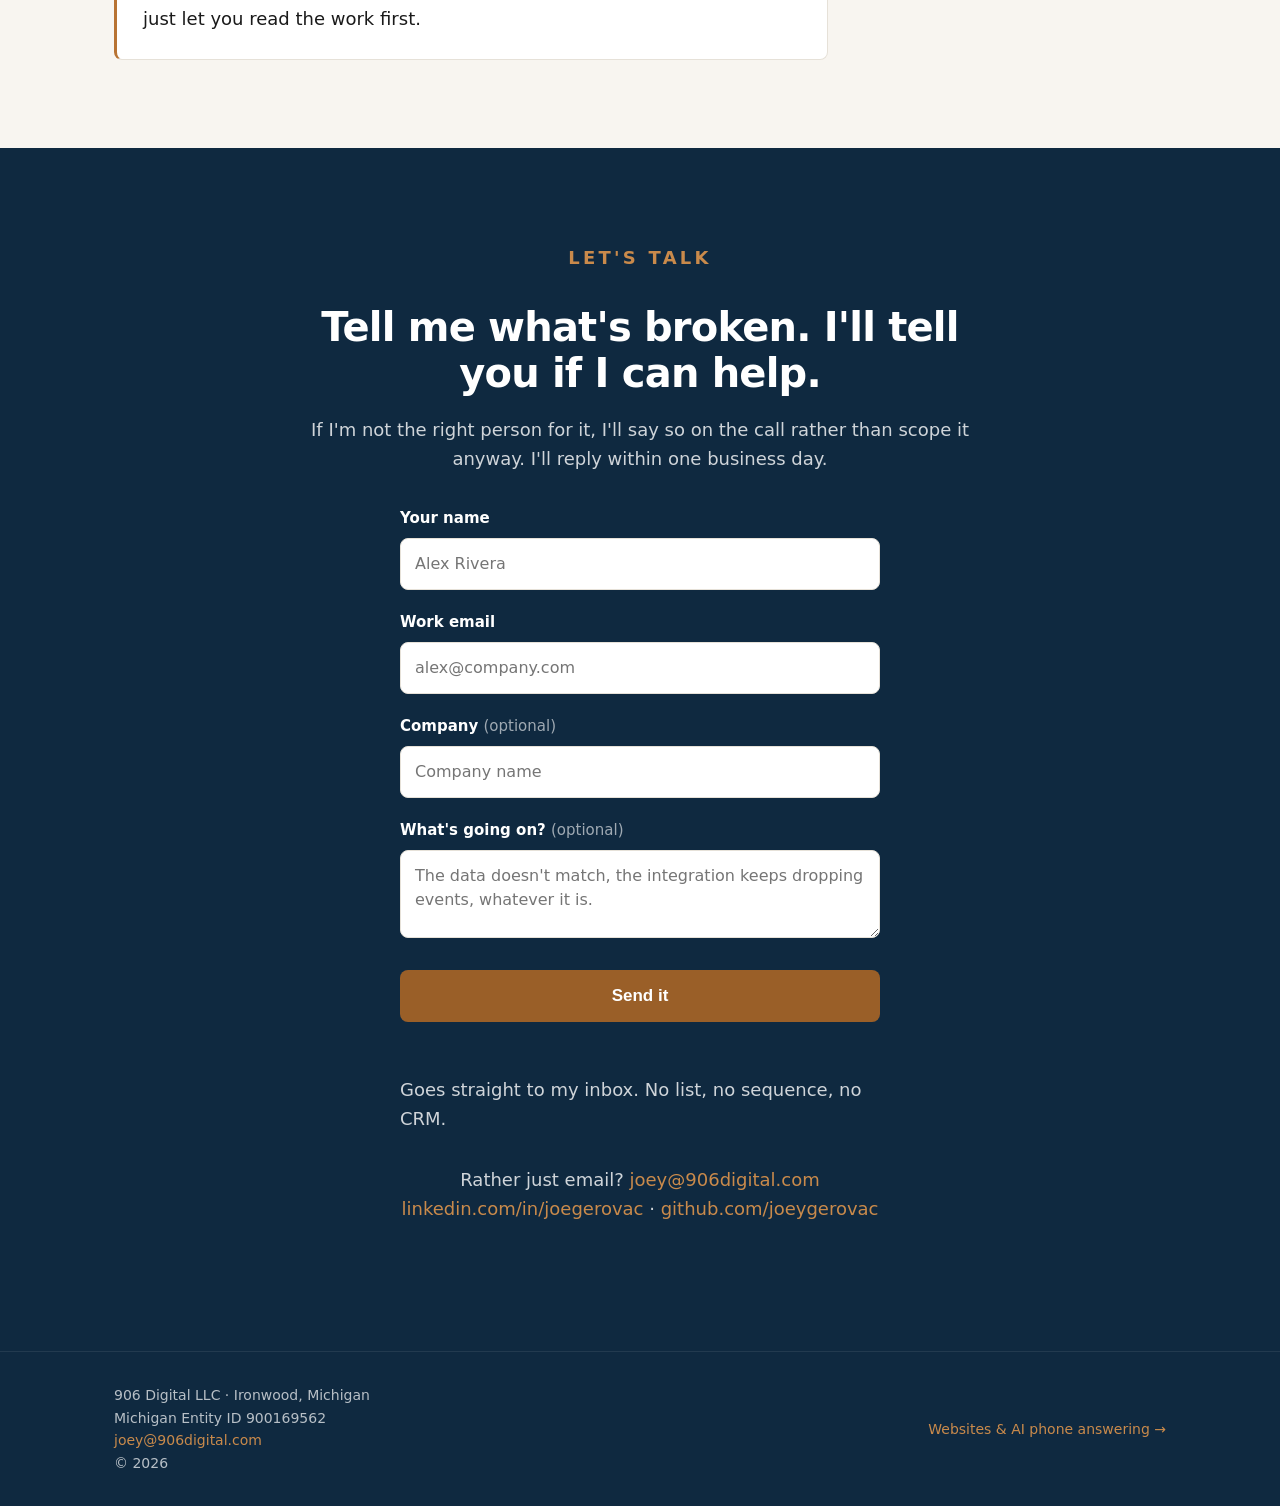
==== commit 763d2129: "Give the advisory audit a mechanism instead of a description Audited five solo consultant sites (lau" ====
--- a/advisory.html
+++ b/advisory.html
@@ -377,6 +377,89 @@
   color: var(--stone);
 }
 
+/* Terms line inside a tier — the risk-removal promise. Sits below the <ul>,
+   separated by a rule so it reads as a commitment rather than another feature. */
+.tier-terms {
+  margin: 0;
+  padding-top: 14px;
+  border-top: 1px solid var(--line);
+  font-size: 14px;
+  line-height: 1.5;
+  color: var(--stone);
+}
+.tier-terms strong { color: var(--superior); font-weight: 650; }
+.tier.featured .tier-terms {
+  border-top-color: rgba(255,255,255,.18);
+  color: rgba(255,255,255,.75);
+}
+.tier.featured .tier-terms strong { color: #fff; }
+
+/* ---------- Process steps ---------- */
+.steps {
+  list-style: none;
+  padding: 0;
+  margin: 40px 0 32px;
+  display: grid;
+  grid-template-columns: repeat(auto-fit, minmax(210px, 1fr));
+  gap: 24px;
+  counter-reset: step;
+}
+.steps li {
+  counter-increment: step;
+  border-top: 2px solid var(--copper);
+  padding-top: 14px;
+}
+.steps li::before {
+  content: "Step " counter(step);
+  display: block;
+  font-size: 11px;
+  font-weight: 700;
+  letter-spacing: .13em;
+  text-transform: uppercase;
+  color: var(--copper-dark);
+  margin-bottom: 6px;
+}
+.steps h3 {
+  font-size: 17px;
+  font-weight: 700;
+  color: var(--superior);
+  margin: 0 0 6px;
+  line-height: 1.3;
+}
+.steps p {
+  margin: 0;
+  font-size: 15px;
+  line-height: 1.55;
+  color: var(--stone);
+}
+
+/* ---------- Disclosed limits ---------- */
+/* The honest version of a testimonials block. There are no client testimonials
+   yet, and an empty or invented proof section is worse than naming the gap. */
+.limits {
+  margin: 40px 0 0;
+  padding: 24px 26px;
+  background: #fff;
+  border: 1px solid var(--line);
+  border-left: 3px solid var(--copper);
+  border-radius: var(--radius-sm);
+  max-width: 66ch;
+}
+.limits h3 {
+  font-size: 17px;
+  font-weight: 700;
+  color: var(--superior);
+  margin: 0 0 10px;
+}
+.limits p {
+  font-size: 16px;
+  line-height: 1.6;
+  color: var(--stone);
+  margin: 0 0 12px;
+}
+.limits p:last-child { margin-bottom: 0; }
+.limits strong { color: var(--superior); font-weight: 650; }
+
 /* ---------- Background ---------- */
 .background { background: var(--birch); }
 .background-wrap { max-width: 760px; }
@@ -666,6 +749,9 @@
     <p class="section-intro">
       I'd rather understand the problem before quoting it. The first conversation
       is free and often ends with me telling you it's smaller than you thought.
+      <strong>You're talking to the person who'd do the work</strong> — there's
+      nobody else here, so nothing gets promised on my behalf and then handed to
+      someone junior.
     </p>
 
     <!-- NO PRICES HERE, ON PURPOSE.
@@ -690,18 +776,28 @@
       </div>
 
       <div class="tier featured">
-        <span class="tier-badge">Most common</span>
+        <span class="tier-badge">Start here</span>
         <h3>Scoped audit</h3>
         <p class="desc">
           A fixed-scope look at one system — the stack, the data, or the process —
           ending in a document you can hand to whoever does the work.
         </p>
         <ul>
+          <li>Fixed scope and fixed price, both agreed before I start</li>
+          <li>One week from kickoff to document</li>
           <li>Root-cause analysis, not a symptom list</li>
           <li>Findings ranked by what actually costs you money</li>
           <li>Concrete remediation steps, sized</li>
           <li>Yours to execute, with or without me</li>
         </ul>
+        <!-- Payment-on-delivery is a real commercial commitment, not a marketing
+             line. It exists because there is no consulting track record to point
+             at yet, and it is the cheapest way to answer the objection that
+             creates. Revisit it once there are references. -->
+        <p class="tier-terms">
+          <strong>You pay when the audit lands.</strong> Not up front, not on
+          kickoff. If what I hand you isn't worth it, say so and we're done.
+        </p>
       </div>
 
       <div class="tier">
@@ -719,6 +815,36 @@
       </div>
 
     </div>
+
+    <ol class="steps">
+      <li>
+        <h3>Tell me what's wrong</h3>
+        <p>
+          A few sentences by email is enough. No form with eleven fields, no
+          qualification call before the qualification call.
+        </p>
+      </li>
+      <li>
+        <h3>Fixed price within one business day</h3>
+        <p>
+          If the audit is the right first step, you get a scope and a number.
+          If it isn't, I'll tell you that instead — it's the more common answer.
+        </p>
+      </li>
+      <li>
+        <h3>One week of work</h3>
+        <p>
+          I go through the system, find the root cause, and write it up so it's
+          useful to whoever ends up doing the fixing.
+        </p>
+      </li>
+      <li>
+        <h3>You read it, then you pay</h3>
+        <p>
+          The document arrives before the invoice does. That order is deliberate.
+        </p>
+      </li>
+    </ol>
 
     <p class="engage-note">
       Ongoing advisory — a standing slot where you have a technical person to ask —
@@ -782,6 +908,26 @@
           <span class="where">SmarterHQ · Implementation → Support Engineer · 2017–2021</span>
         </li>
       </ul>
+
+      <!-- This replaces the testimonials block a page like this would normally
+           carry. There are no advisory clients yet, so there are no testimonials,
+           and the two dishonest options — leaving an empty slot or inventing
+           quotes — are both worse than saying it. Delete this section when there
+           is a real reference to put here instead. -->
+      <div class="limits">
+        <h3>What I can't show you yet</h3>
+        <p>
+          No client testimonials, because there are no advisory clients yet.
+          <strong>906 Digital is new and this is the first engagement I'm selling
+          under it.</strong> Everything above is employment history — real, dated,
+          and checkable, but it's a record of jobs rather than of engagements.
+        </p>
+        <p>
+          That's the honest position, and it's why the audit is priced fixed and
+          paid on delivery. You shouldn't have to take a track record on faith
+          when I can just let you read the work first.
+        </p>
+      </div>
     </div>
   </div>
 </section>
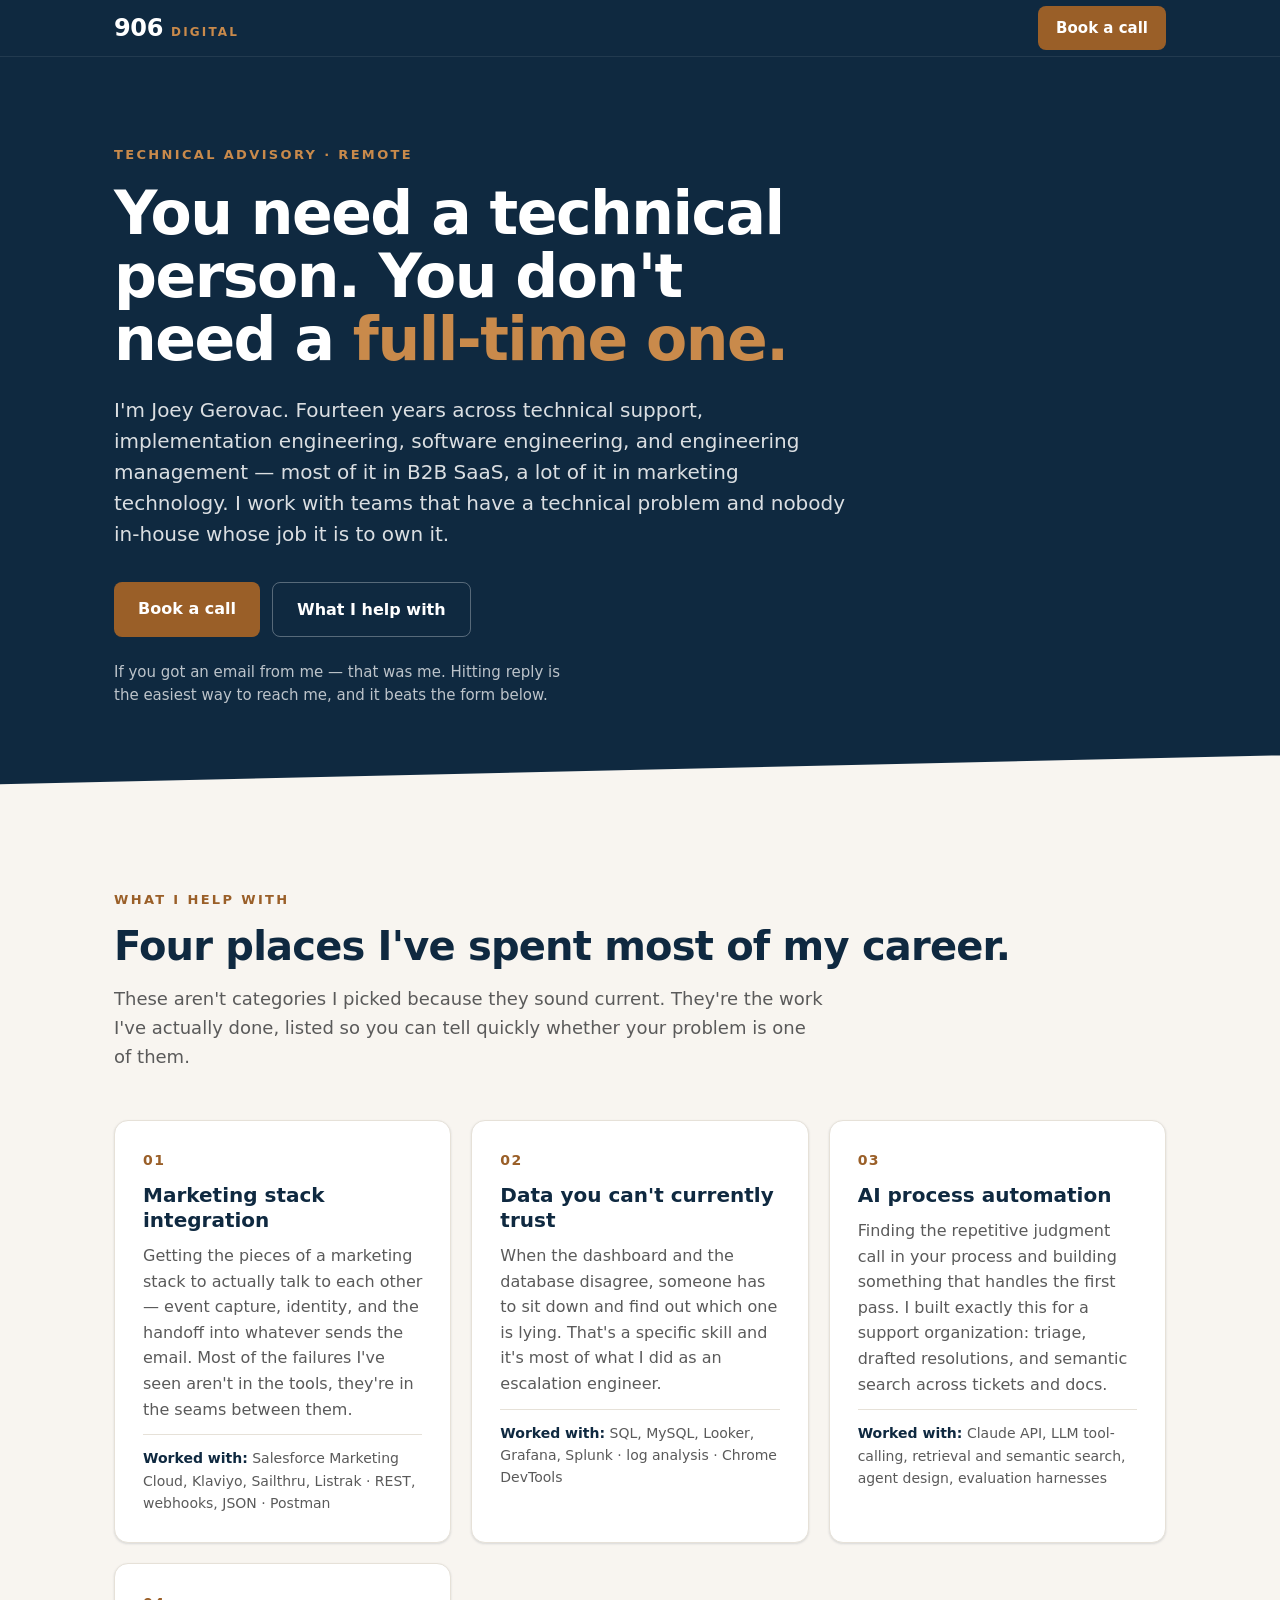
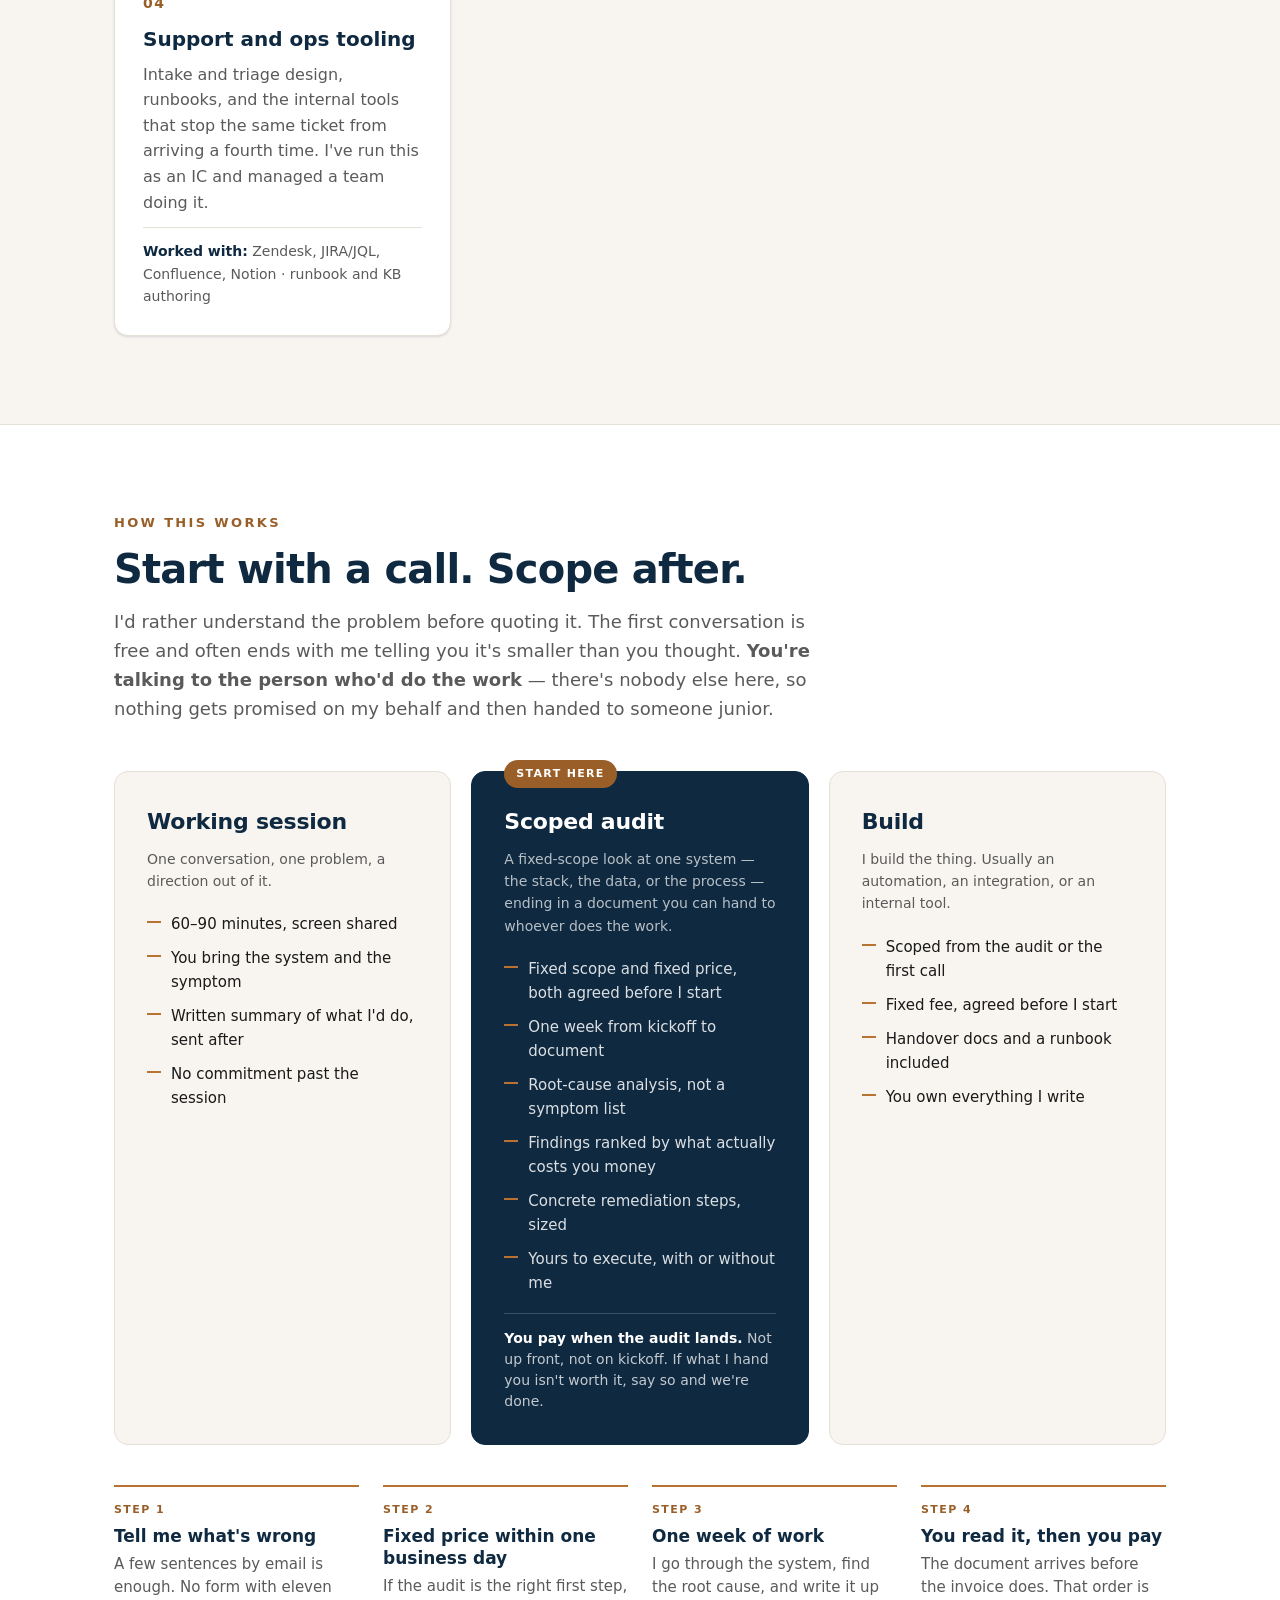
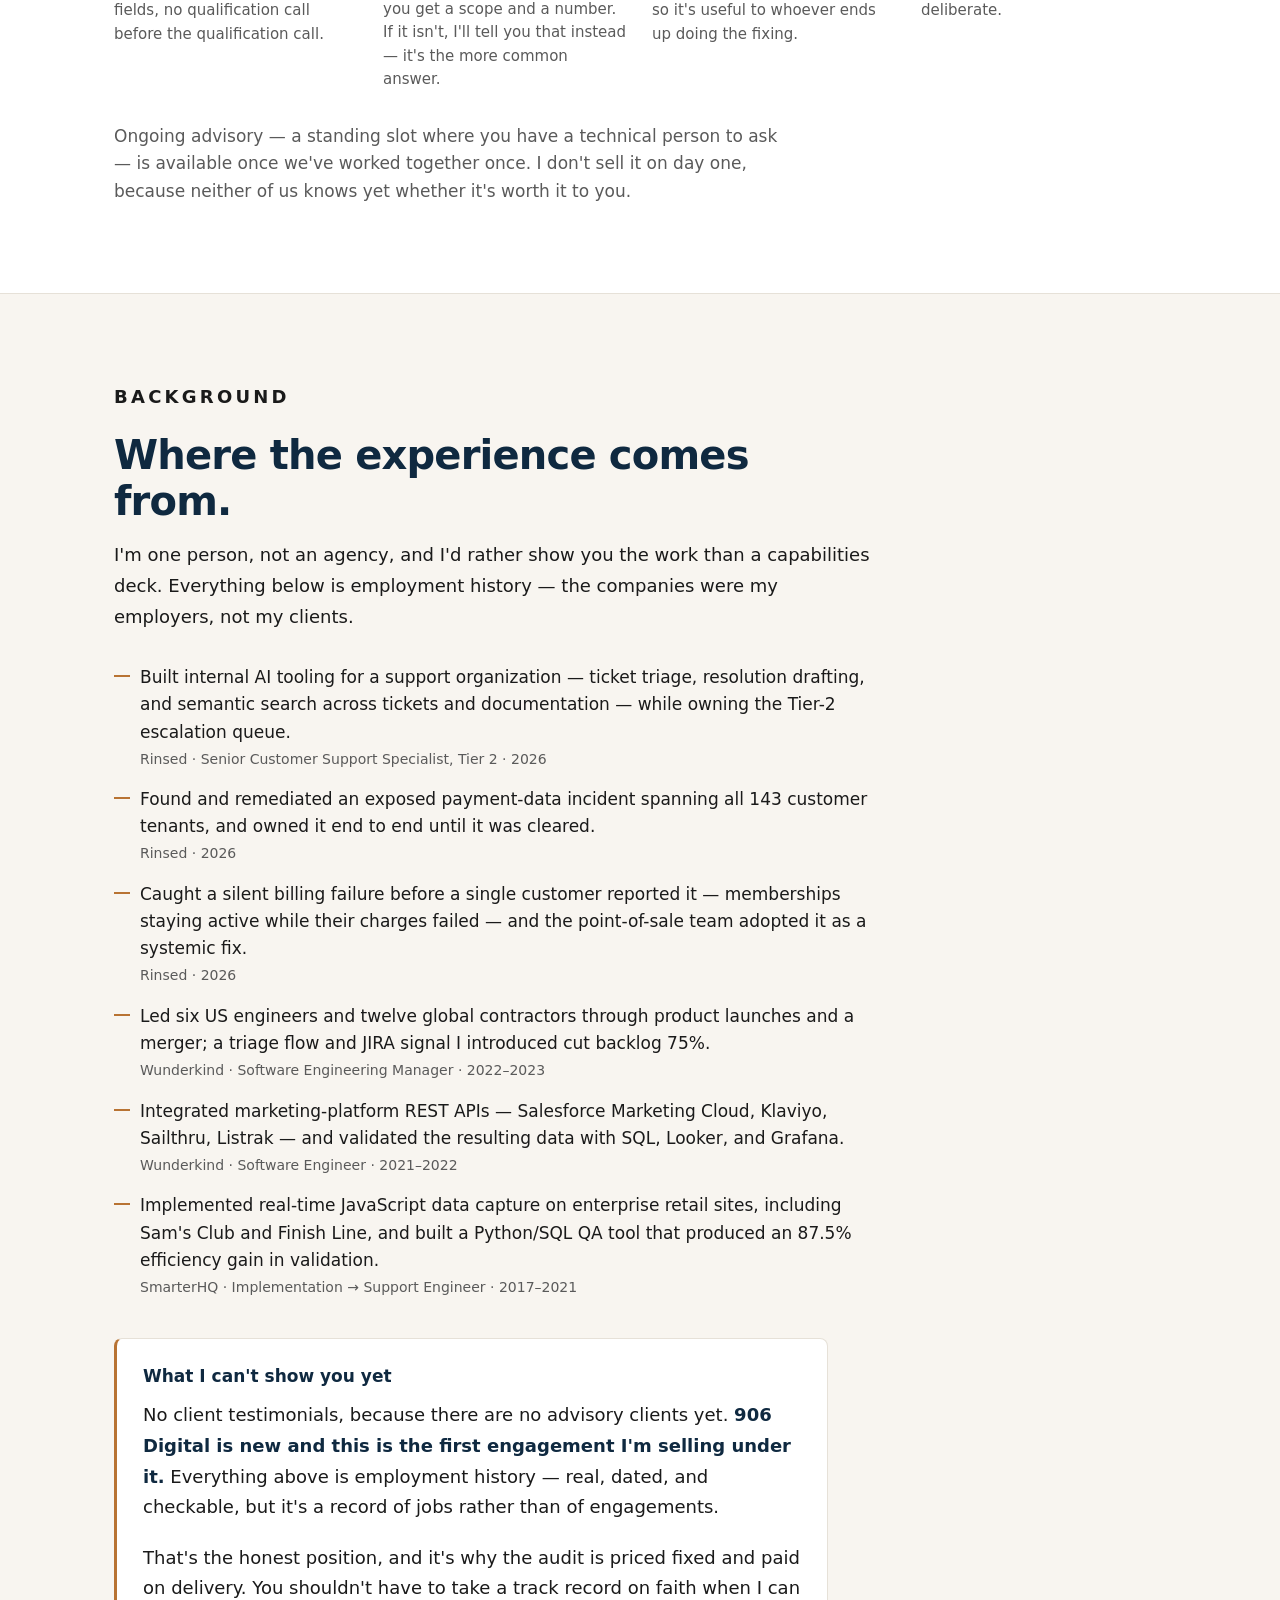
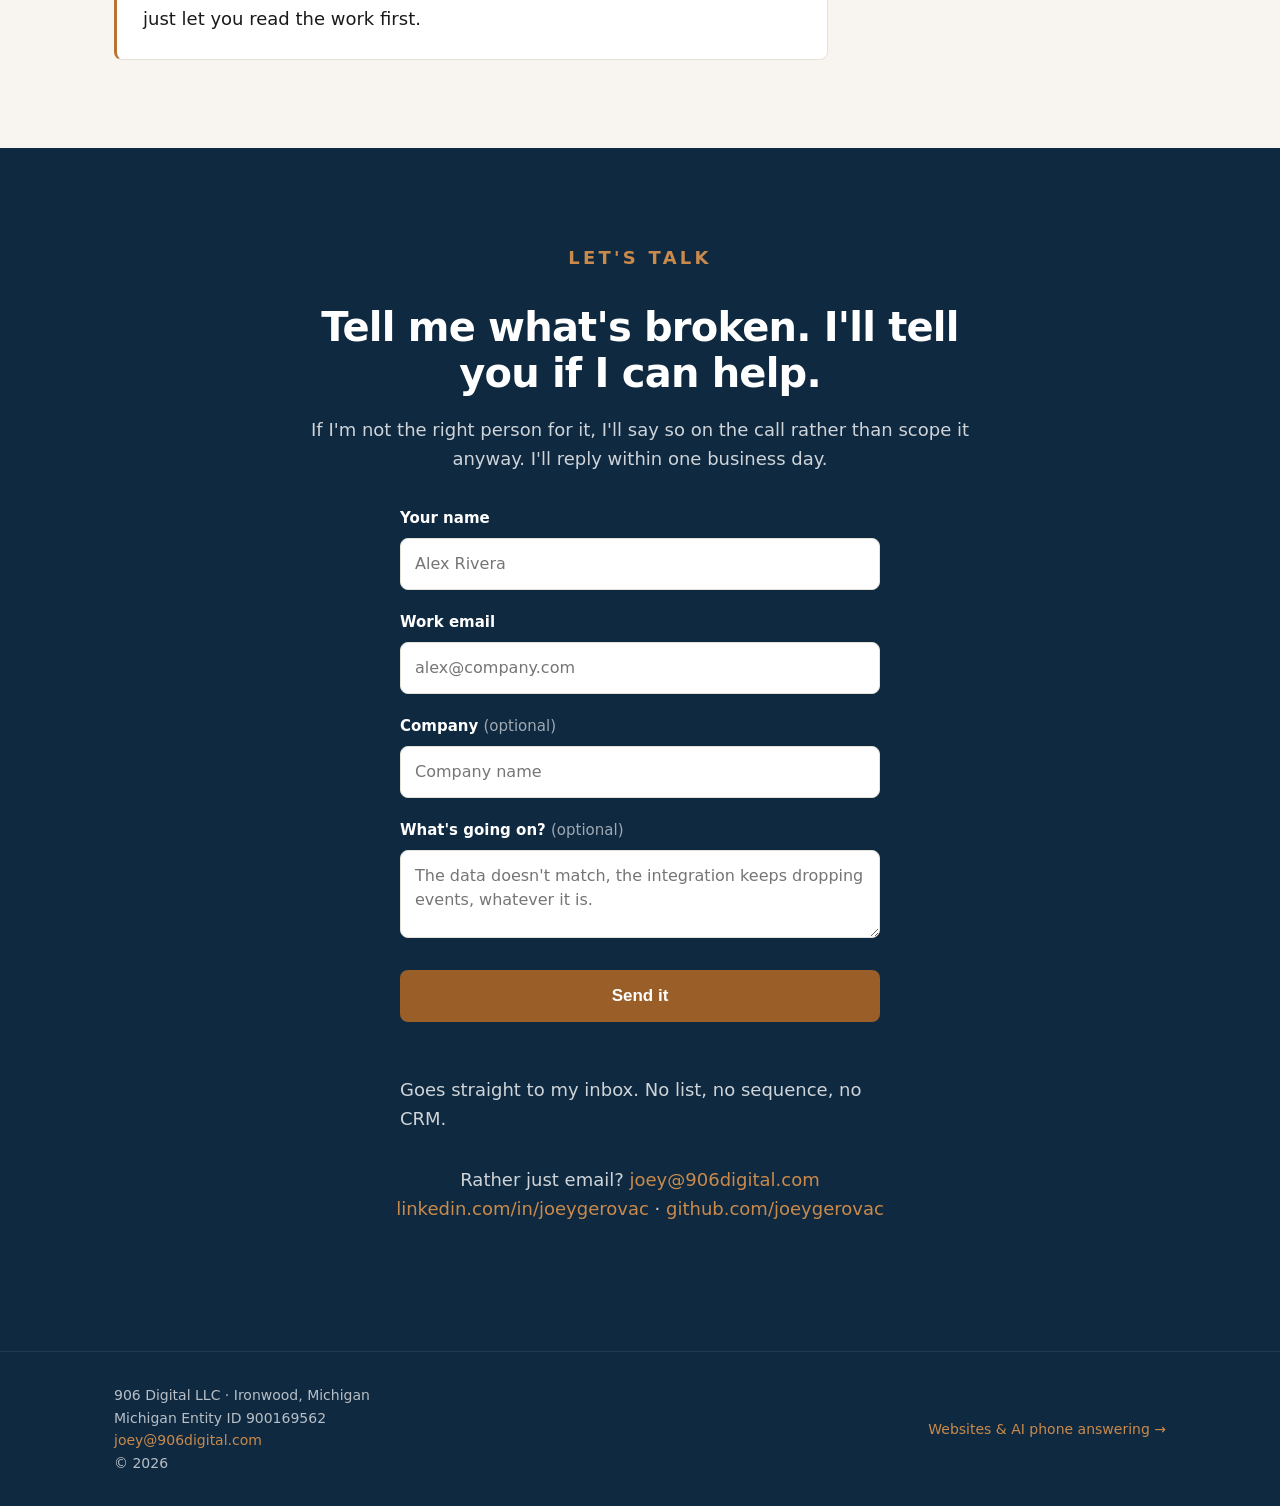
==== commit 85394b56: "Fix the LinkedIn handle on the advisory page The href and link text both read /in/joegerovac, missin" ====
--- a/advisory.html
+++ b/advisory.html
@@ -1003,7 +1003,7 @@
 
     <p class="alt-contact">
       Rather just email? <a href="mailto:joey@906digital.com?subject=906%20Digital%20-%20advisory">joey@906digital.com</a><br>
-      <a href="https://www.linkedin.com/in/joegerovac">linkedin.com/in/joegerovac</a> ·
+      <a href="https://www.linkedin.com/in/joeygerovac">linkedin.com/in/joeygerovac</a> ·
       <a href="https://github.com/joeygerovac">github.com/joeygerovac</a>
     </p>
   </div>
@@ -1141,5 +1141,13 @@
 })();
 </script>
 
+<!-- Cloudflare Web Analytics — same site token as index.html, because Web
+     Analytics is configured per hostname and both pages are 906digital.com.
+     See the longer note in index.html for why this is installed by hand rather
+     than injected at the edge. -->
+<script type="module" src="https://static.cloudflareinsights.com/beacon.min.js"
+        data-cf-beacon='{"token": "fd53d6ee80434bc98e90fe388b74e958"}'></script>
+<!-- End Cloudflare Web Analytics -->
+
 </body>
 </html>
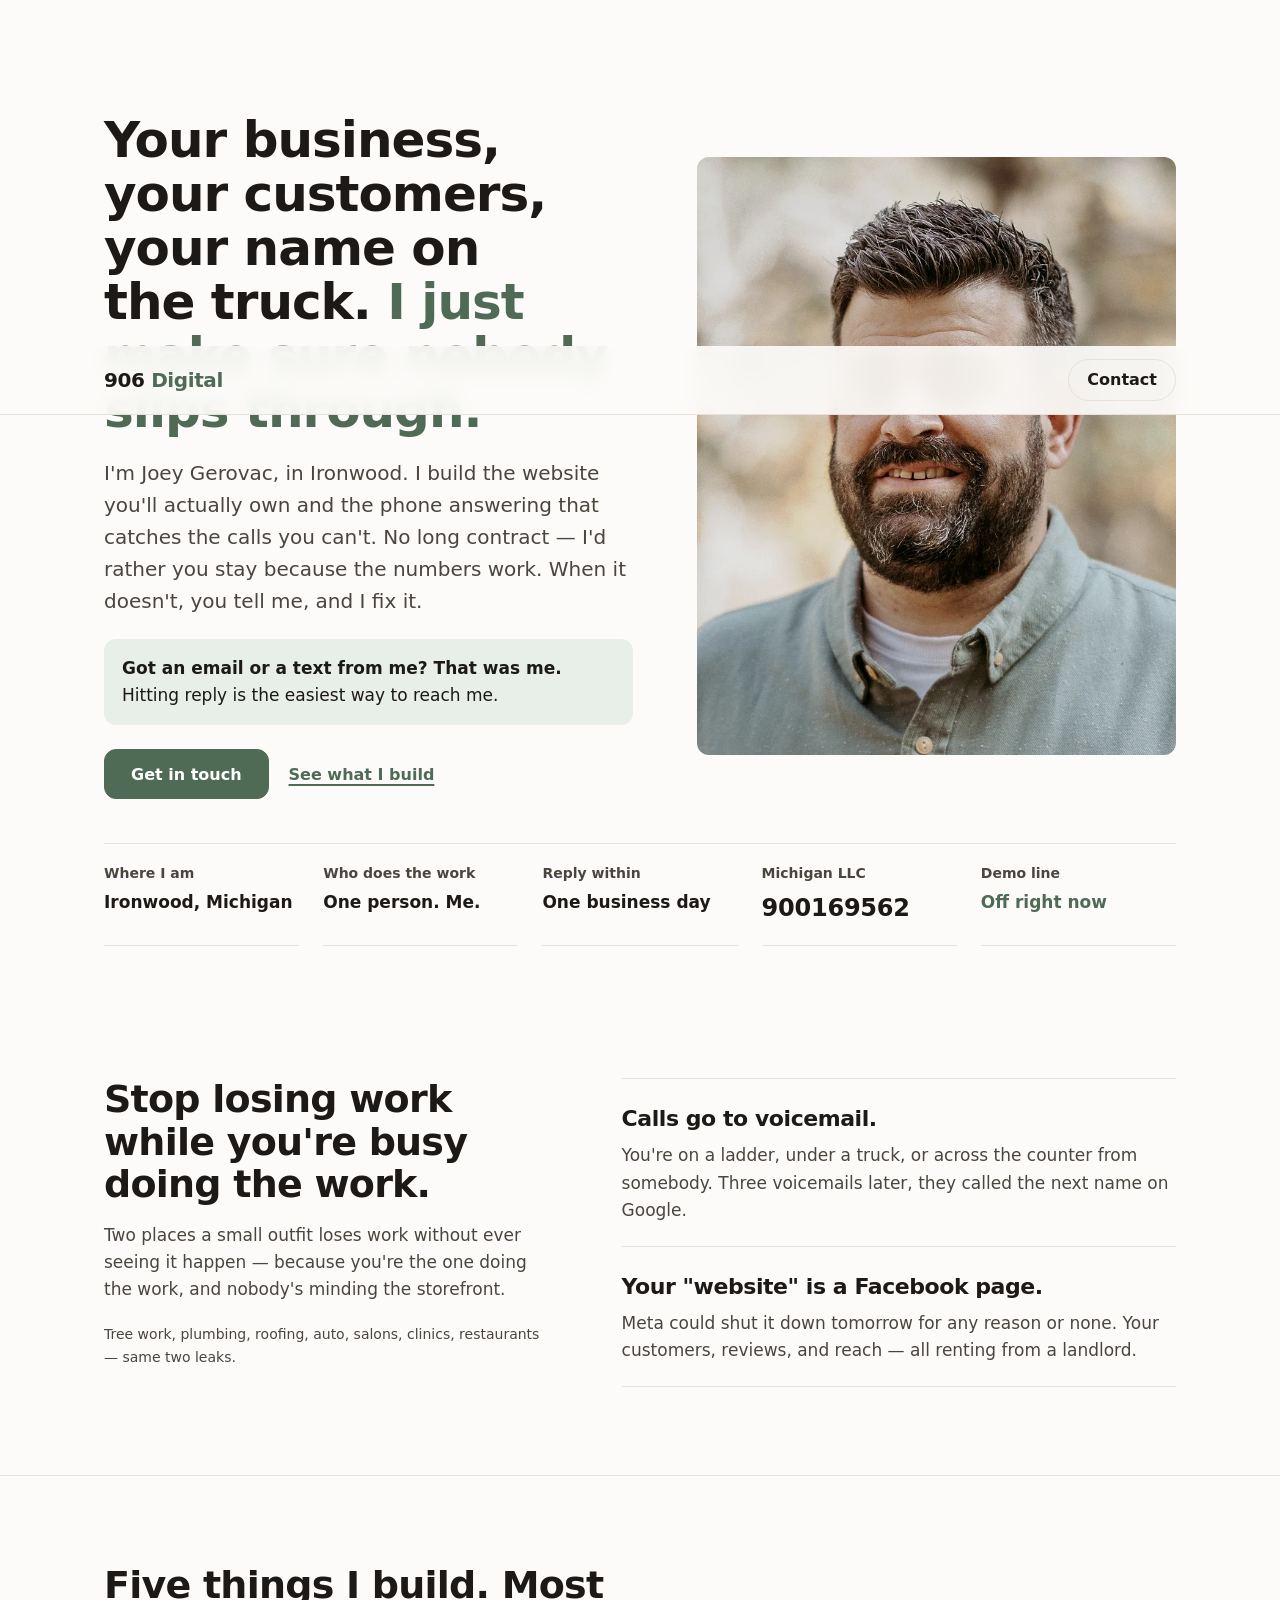
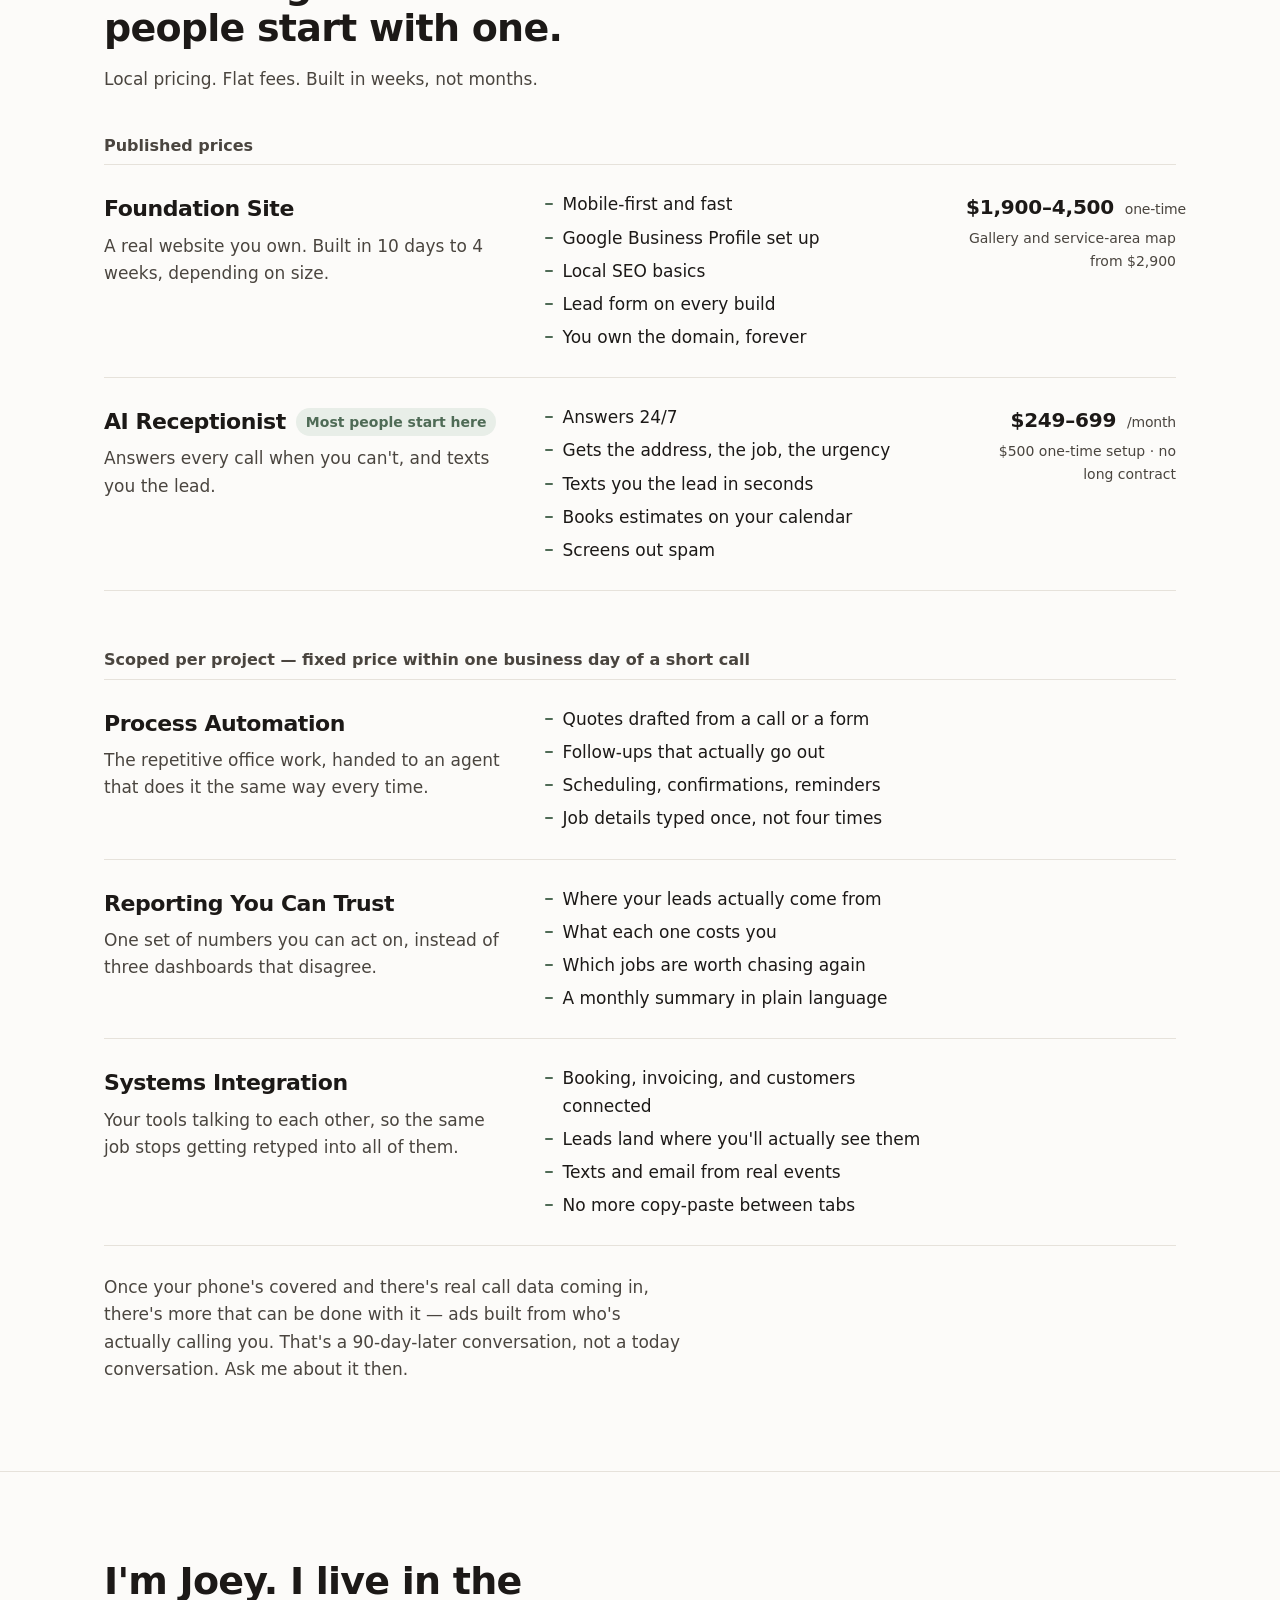
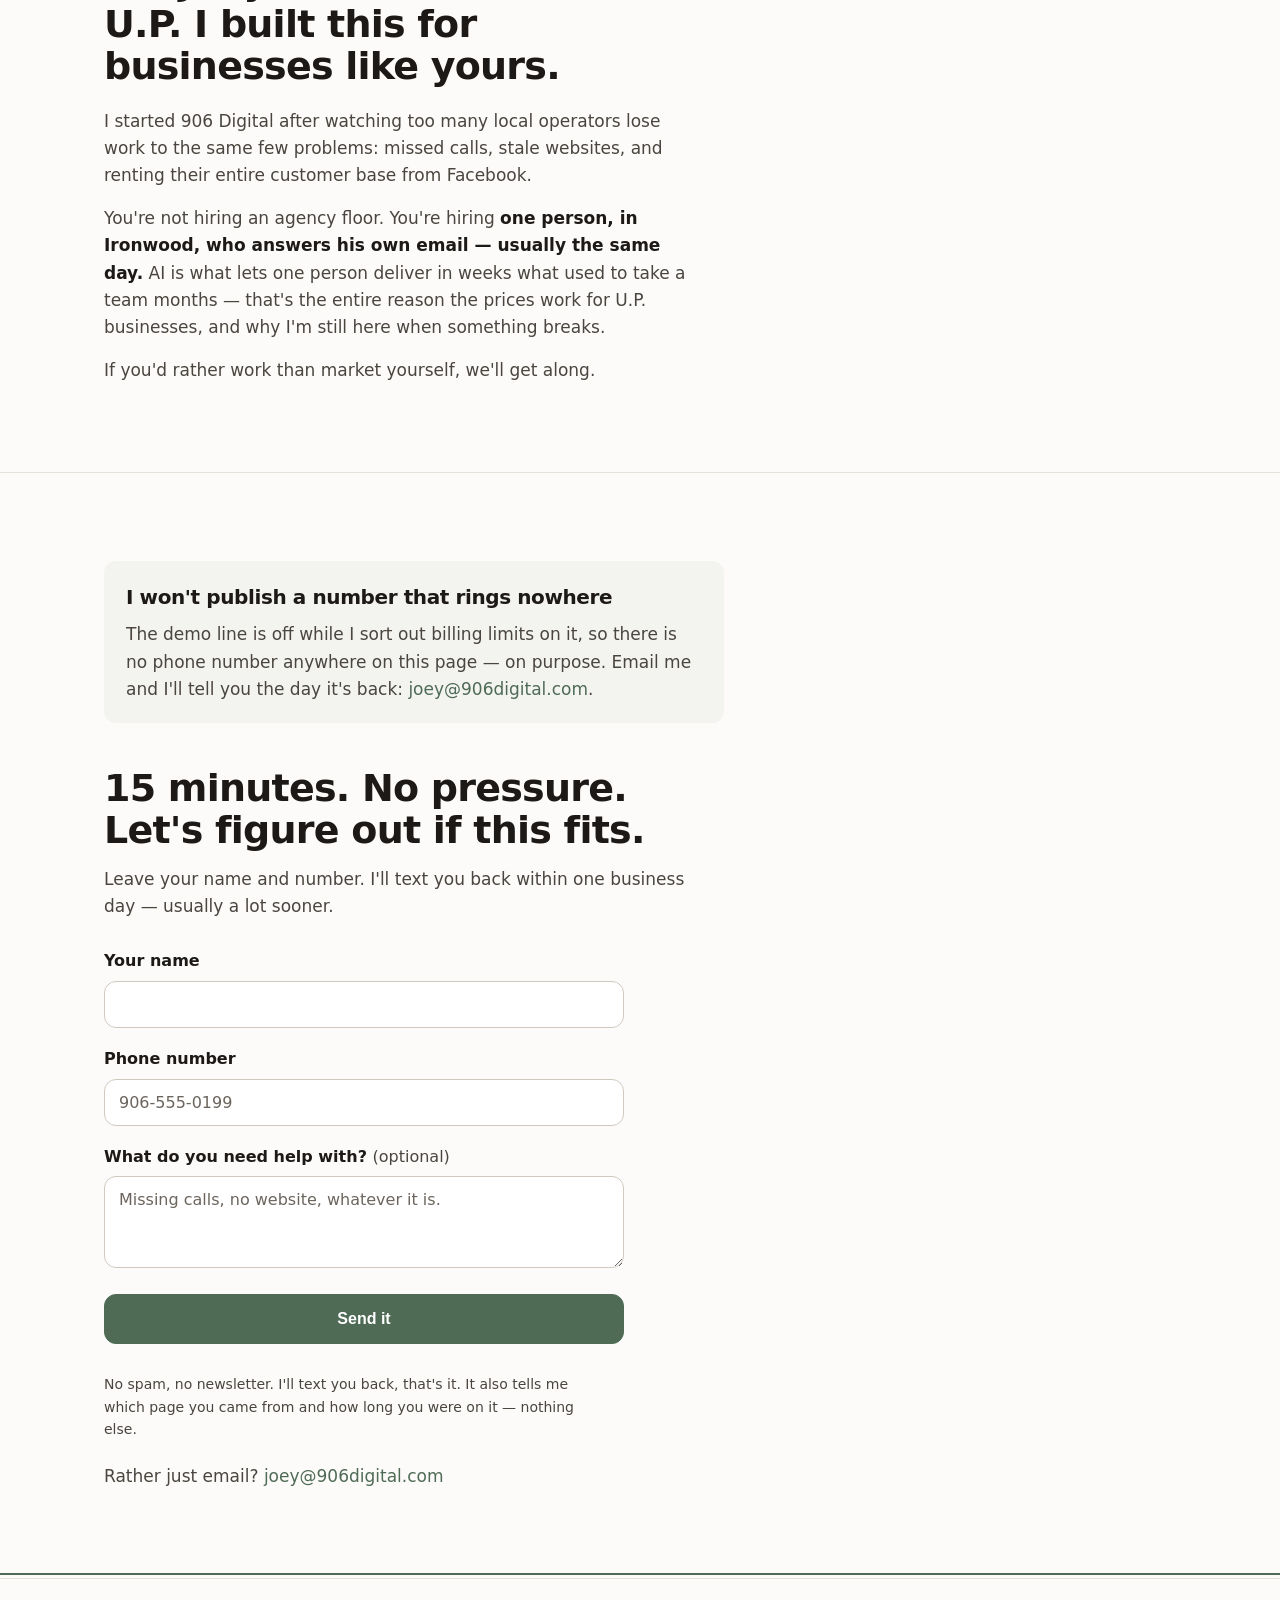
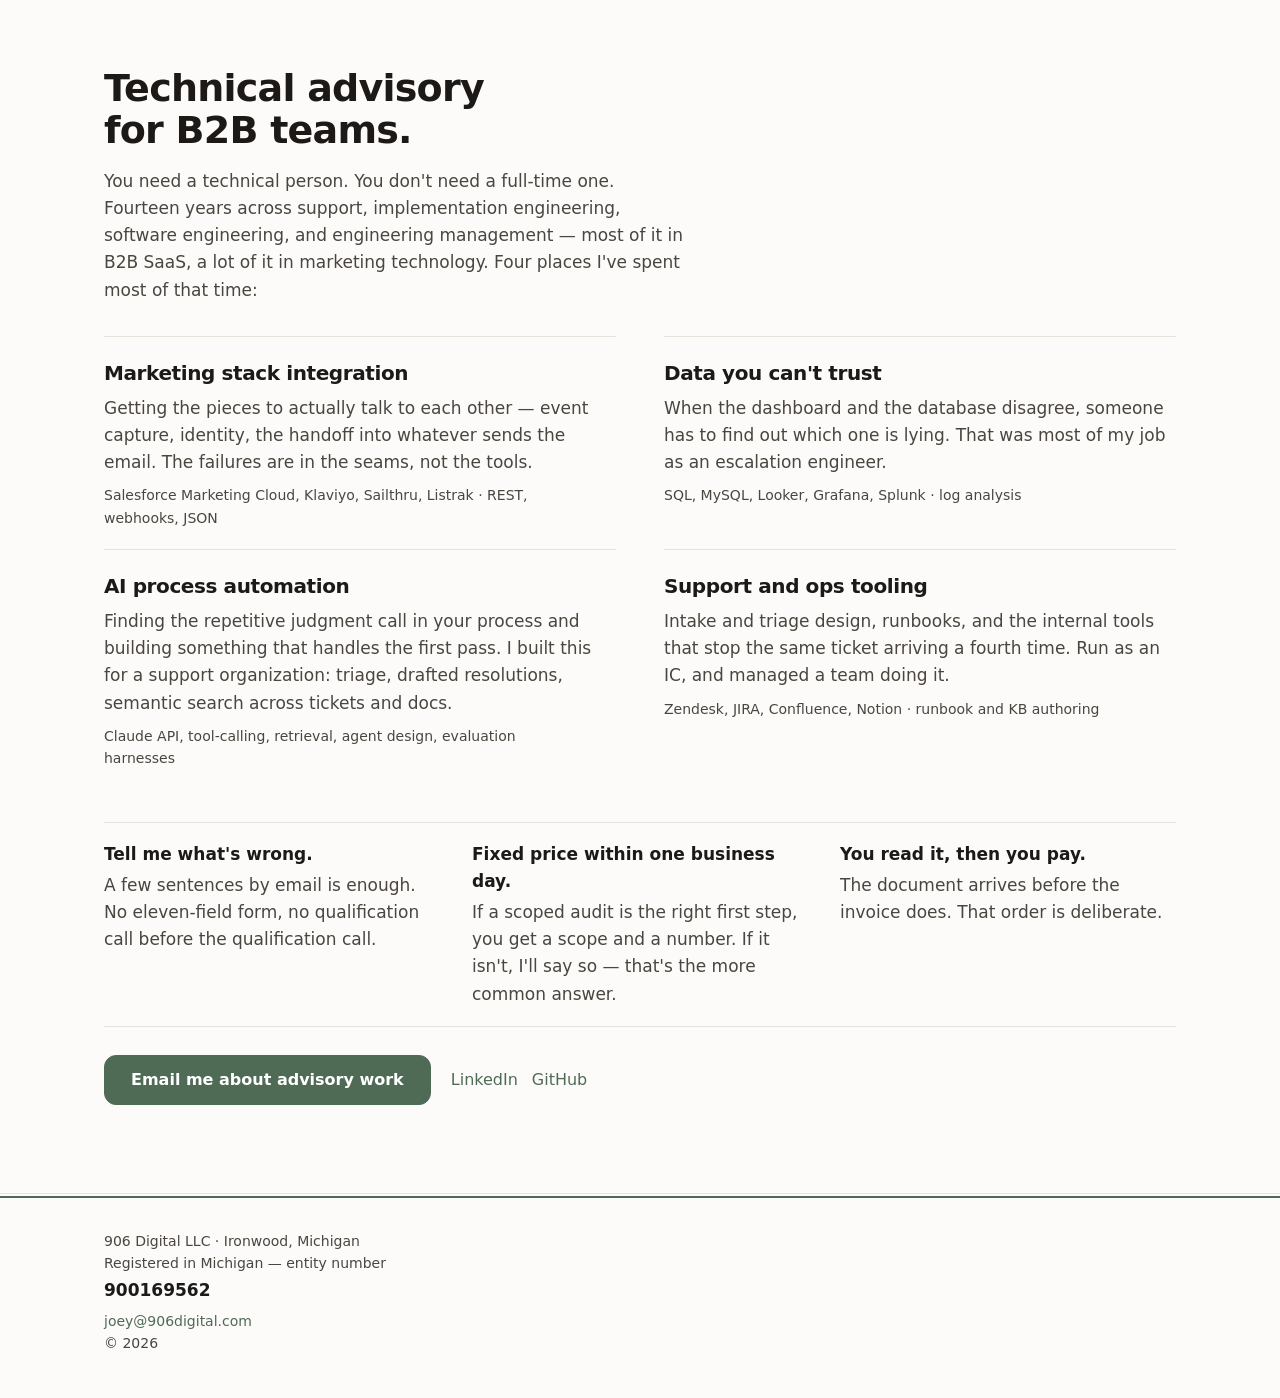
==== commit 92503a56: "Fold the advisory page into the home page Joey's decision, made with the two-page rule's reasoning i" ====
--- a/advisory.html
+++ b/advisory.html
@@ -3,1151 +3,17 @@
 <head>
 <meta charset="utf-8" />
 <meta name="viewport" content="width=device-width, initial-scale=1" />
-<title>Technical Advisory — 906 Digital</title>
-<meta name="description" content="Fractional technical advisor for B2B teams: marketing-stack integration, data you can trust, and AI process automation. Fourteen years across support, implementation, and software engineering in B2B SaaS." />
-<meta name="theme-color" content="#0F2940" />
-<link rel="canonical" href="https://906digital.com/advisory" />
-
-<!-- This page is aimed at a different reader than index.html.
-     index.html sells websites and AI phone answering to UP trades. It works
-     because it is narrow: local pricing, tree species, service-area maps. This
-     page sells technical advisory to B2B teams, who are a different audience
-     entirely. Keep them separate. Do not merge this into the home page — the
-     offer grid there already cut a product (Managed Ads) specifically because
-     showing it made the operator read as "an agency with an upsell." A B2B
-     advisory block on that page re-creates exactly that problem.
-
-     Traffic here comes from Joey's own B2B outreach, so the reader arrives with
-     context and usually with a mail thread already open. Reply is the cheapest
-     action; the form is the fallback, same as on the home page. -->
-
-<!-- No web font is loaded, matching index.html. Inter renders if the visitor
-     already has it and otherwise falls through to the platform UI font. Do not
-     add a Google Fonts stylesheet — it would be the only render-blocking
-     third-party request on the page. -->
-
-<!-- No JSON-LD on this page yet. index.html carries ProfessionalService markup
-     with a verified Michigan entity ID. Service-level structured data here would
-     need a price range, service area, or offer catalogue — none of which are
-     settled for advisory work. Absent markup beats invented markup. -->
-
-<style>
-/* ---------------------------------------------------------------------------
-   Design tokens — copied verbatim from index.html.
-
-   These are duplicated, not shared. Extracting a styles.css would remove the
-   drift risk but means editing index.html, which currently works; that refactor
-   is worth doing on its own, not as a side effect of adding a page. If you
-   change a token here, change it there too.
-
-   Contrast rules carried over and still binding:
-     --copper       NON-TEXT ONLY (fills, rules, bullets, focus rings)
-     --copper-dark  text on LIGHT backgrounds  (4.78:1 birch, 5.20:1 white)
-     --copper-lite  text on DARK backgrounds   (5.12:1 on --superior)
-   --------------------------------------------------------------------------- */
-:root {
-  --superior:    #0F2940;
-  --superior-2:  #1B3A5C;
-  --copper:      #B87333;
-  --copper-dark: #9A5F28;
-  --copper-lite: #C98A4B;
-  --pine:        #2F5345;
-  --birch:       #F8F5F0;
-  --slate:       #1A1A1A;
-  --stone:       #5A5A5A;
-  --line:        #E6E1D8;
-
-  --container:   1100px;
-  --radius:      14px;
-  --radius-sm:   8px;
-  --shadow-sm:   0 1px 2px rgba(15, 41, 64, .06), 0 1px 3px rgba(15, 41, 64, .08);
-  --shadow-md:   0 8px 24px rgba(15, 41, 64, .08);
-}
-
-* { box-sizing: border-box; }
-html, body { margin: 0; padding: 0; }
-html { scroll-behavior: smooth; }
-body {
-  font-family: 'Inter', -apple-system, BlinkMacSystemFont, system-ui, sans-serif;
-  font-size: 17px;
-  line-height: 1.6;
-  color: var(--slate);
-  background: var(--birch);
-}
-
-a { color: var(--copper-dark); text-decoration: none; }
-a:hover { color: var(--copper-dark); text-decoration: underline; }
-
-img { max-width: 100%; display: block; }
-
-.container { max-width: var(--container); margin: 0 auto; padding: 0 24px; }
-
-.skip-link {
-  position: absolute;
-  left: -9999px;
-  top: 0;
-  z-index: 100;
-  background: var(--superior);
-  color: #fff;
-  padding: 12px 20px;
-  border-radius: 0 0 var(--radius-sm) 0;
-  font-weight: 600;
-}
-.skip-link:focus {
-  left: 0;
-  outline: 3px solid var(--copper-lite);
-  outline-offset: -3px;
-  text-decoration: none;
-  color: #fff;
-}
-#main:focus:not(:focus-visible),
-#what:focus:not(:focus-visible),
-#book:focus:not(:focus-visible) { outline: none; }
-
-/* ---------- Header ---------- */
-.site-header {
-  background: var(--superior);
-  color: #fff;
-  position: sticky;
-  top: 0;
-  z-index: 50;
-  border-bottom: 1px solid rgba(255,255,255,.08);
-}
-.site-header .container {
-  display: flex;
-  align-items: center;
-  justify-content: space-between;
-  min-height: 56px;
-  padding-top: 6px;
-  padding-bottom: 6px;
-}
-.logo {
-  display: flex;
-  align-items: baseline;
-  gap: 8px;
-  font-weight: 800;
-  letter-spacing: -0.02em;
-  color: #fff;
-}
-.logo:hover { text-decoration: none; color: #fff; }
-.logo .num { font-size: 24px; }
-.logo .word {
-  font-size: 12px;
-  font-weight: 600;
-  letter-spacing: 0.18em;
-  text-transform: uppercase;
-  color: var(--copper-lite);
-}
-/* 44px minimum tap target, same rule as index.html. Only horizontal padding
-   narrows on small screens. Do not shrink the height. */
-.nav-cta {
-  display: inline-flex;
-  align-items: center;
-  min-height: 44px;
-  padding: 0 18px;
-  background: var(--copper-dark);
-  color: #fff;
-  border-radius: var(--radius-sm);
-  font-weight: 600;
-  font-size: 15px;
-}
-.nav-cta:hover { background: #83501F; color: #fff; text-decoration: none; }
-.nav-cta:focus-visible { outline: 3px solid #fff; outline-offset: 2px; }
-
-/* ---------- Hero ---------- */
-/* Single column here. index.html's hero reserves a second column for a photo
-   that does not exist yet; this page does not repeat that empty slot. */
-.hero {
-  background: var(--superior);
-  color: #fff;
-  padding: 88px 0 96px;
-  position: relative;
-  overflow: hidden;
-}
-.hero::after {
-  content: "";
-  position: absolute;
-  bottom: -1px;
-  left: 0; right: 0;
-  height: 48px;
-  background: var(--birch);
-  clip-path: polygon(0 100%, 100% 100%, 100% 0, 0 60%);
-}
-.hero-copy { max-width: 46rem; }
-.hero-eyebrow {
-  font-size: 13px;
-  font-weight: 600;
-  letter-spacing: 0.18em;
-  text-transform: uppercase;
-  color: var(--copper-lite);
-  margin: 0 0 16px;
-}
-.hero h1 {
-  font-size: clamp(36px, 6vw, 60px);
-  line-height: 1.05;
-  letter-spacing: -0.025em;
-  font-weight: 800;
-  margin: 0 0 24px;
-  max-width: 20ch;
-}
-.hero h1 em {
-  font-style: normal;
-  color: var(--copper-lite);
-}
-.hero p.lead {
-  font-size: clamp(17px, 2.2vw, 20px);
-  line-height: 1.55;
-  max-width: 58ch;
-  color: rgba(255,255,255,.85);
-  margin: 0 0 32px;
-}
-.hero .cta-row { display: flex; flex-wrap: wrap; gap: 12px; }
-.hero-reply {
-  margin: 24px 0 0;
-  font-size: 15px;
-  line-height: 1.5;
-  color: rgba(255,255,255,.72);
-  max-width: 48ch;
-}
-
-.btn {
-  display: inline-block;
-  padding: 14px 24px;
-  border-radius: var(--radius-sm);
-  font-weight: 600;
-  font-size: 16px;
-  border: 0;
-  cursor: pointer;
-  transition: transform .08s ease, background .15s ease;
-}
-.btn:hover { transform: translateY(-1px); text-decoration: none; }
-.btn-primary { background: var(--copper-dark); color: #fff; }
-.btn-primary:hover { background: #83501F; color: #fff; }
-.btn-ghost {
-  background: transparent;
-  color: #fff;
-  border: 1px solid rgba(255,255,255,.3);
-}
-.btn-ghost:hover { background: rgba(255,255,255,.08); color: #fff; }
-
-/* ---------- Sections ---------- */
-section { padding: 88px 0; }
-.section-eyebrow {
-  font-size: 13px;
-  font-weight: 600;
-  letter-spacing: 0.18em;
-  text-transform: uppercase;
-  color: var(--copper-dark);
-  margin: 0 0 12px;
-}
-h2 {
-  font-size: clamp(28px, 4vw, 40px);
-  line-height: 1.15;
-  letter-spacing: -0.02em;
-  font-weight: 800;
-  margin: 0 0 16px;
-  color: var(--superior);
-}
-.section-intro {
-  font-size: 18px;
-  color: var(--stone);
-  max-width: 62ch;
-  margin: 0 0 48px;
-}
-
-/* ---------- Capability cards ---------- */
-.what { background: var(--birch); }
-.card-grid {
-  display: grid;
-  grid-template-columns: repeat(auto-fit, minmax(260px, 1fr));
-  gap: 20px;
-}
-.cap-card {
-  background: #fff;
-  padding: 28px;
-  border-radius: var(--radius);
-  border: 1px solid var(--line);
-  box-shadow: var(--shadow-sm);
-}
-.cap-card .num {
-  font-size: 14px;
-  font-weight: 700;
-  color: var(--copper-dark);
-  letter-spacing: 0.1em;
-  margin-bottom: 12px;
-}
-.cap-card h3 {
-  font-size: 20px;
-  font-weight: 700;
-  color: var(--superior);
-  margin: 0 0 10px;
-  line-height: 1.25;
-}
-.cap-card p {
-  margin: 0 0 12px;
-  color: var(--stone);
-  font-size: 16px;
-}
-.cap-card p:last-child { margin-bottom: 0; }
-.cap-card .tools {
-  font-size: 14px;
-  color: var(--stone);
-  border-top: 1px solid var(--line);
-  padding-top: 12px;
-  margin-top: 4px;
-}
-.cap-card .tools strong { color: var(--superior); font-weight: 600; }
-
-/* ---------- Engagements ---------- */
-.engage {
-  background: #fff;
-  border-top: 1px solid var(--line);
-  border-bottom: 1px solid var(--line);
-}
-.engage-grid {
-  display: grid;
-  grid-template-columns: repeat(auto-fit, minmax(280px, 1fr));
-  gap: 20px;
-  margin-bottom: 32px;
-}
-.tier {
-  border: 1px solid var(--line);
-  border-radius: var(--radius);
-  padding: 32px;
-  background: var(--birch);
-  display: flex;
-  flex-direction: column;
-}
-.tier.featured {
-  background: var(--superior);
-  color: #fff;
-  border-color: var(--superior);
-  position: relative;
-}
-.tier.featured h3 { color: #fff; }
-.tier.featured ul li { color: rgba(255,255,255,.85); }
-.tier.featured ul li::before { background: var(--copper); }
-.tier-badge {
-  position: absolute;
-  top: -12px;
-  left: 32px;
-  background: var(--copper-dark);
-  color: #fff;
-  font-size: 11px;
-  font-weight: 700;
-  letter-spacing: 0.12em;
-  padding: 5px 12px;
-  border-radius: 100px;
-  text-transform: uppercase;
-}
-.tier h3 {
-  font-size: 22px;
-  font-weight: 700;
-  margin: 0 0 8px;
-  color: var(--superior);
-  letter-spacing: -0.01em;
-}
-.tier .desc {
-  font-size: 14px;
-  color: var(--stone);
-  margin: 0 0 20px;
-}
-.tier.featured .desc { color: rgba(255,255,255,.7); }
-.tier ul { list-style: none; padding: 0; margin: 0 0 8px; flex: 1; }
-.tier ul li {
-  font-size: 15px;
-  color: var(--slate);
-  padding-left: 24px;
-  position: relative;
-  margin-bottom: 10px;
-}
-.tier ul li::before {
-  content: "";
-  position: absolute;
-  left: 0;
-  top: 9px;
-  width: 14px;
-  height: 2px;
-  background: var(--copper);
-}
-.engage-note {
-  margin: 0;
-  max-width: 62ch;
-  font-size: 17px;
-  color: var(--stone);
-}
-
-/* Terms line inside a tier — the risk-removal promise. Sits below the <ul>,
-   separated by a rule so it reads as a commitment rather than another feature. */
-.tier-terms {
-  margin: 0;
-  padding-top: 14px;
-  border-top: 1px solid var(--line);
-  font-size: 14px;
-  line-height: 1.5;
-  color: var(--stone);
-}
-.tier-terms strong { color: var(--superior); font-weight: 650; }
-.tier.featured .tier-terms {
-  border-top-color: rgba(255,255,255,.18);
-  color: rgba(255,255,255,.75);
-}
-.tier.featured .tier-terms strong { color: #fff; }
-
-/* ---------- Process steps ---------- */
-.steps {
-  list-style: none;
-  padding: 0;
-  margin: 40px 0 32px;
-  display: grid;
-  grid-template-columns: repeat(auto-fit, minmax(210px, 1fr));
-  gap: 24px;
-  counter-reset: step;
-}
-.steps li {
-  counter-increment: step;
-  border-top: 2px solid var(--copper);
-  padding-top: 14px;
-}
-.steps li::before {
-  content: "Step " counter(step);
-  display: block;
-  font-size: 11px;
-  font-weight: 700;
-  letter-spacing: .13em;
-  text-transform: uppercase;
-  color: var(--copper-dark);
-  margin-bottom: 6px;
-}
-.steps h3 {
-  font-size: 17px;
-  font-weight: 700;
-  color: var(--superior);
-  margin: 0 0 6px;
-  line-height: 1.3;
-}
-.steps p {
-  margin: 0;
-  font-size: 15px;
-  line-height: 1.55;
-  color: var(--stone);
-}
-
-/* ---------- Disclosed limits ---------- */
-/* The honest version of a testimonials block. There are no client testimonials
-   yet, and an empty or invented proof section is worse than naming the gap. */
-.limits {
-  margin: 40px 0 0;
-  padding: 24px 26px;
-  background: #fff;
-  border: 1px solid var(--line);
-  border-left: 3px solid var(--copper);
-  border-radius: var(--radius-sm);
-  max-width: 66ch;
-}
-.limits h3 {
-  font-size: 17px;
-  font-weight: 700;
-  color: var(--superior);
-  margin: 0 0 10px;
-}
-.limits p {
-  font-size: 16px;
-  line-height: 1.6;
-  color: var(--stone);
-  margin: 0 0 12px;
-}
-.limits p:last-child { margin-bottom: 0; }
-.limits strong { color: var(--superior); font-weight: 650; }
-
-/* ---------- Background ---------- */
-.background { background: var(--birch); }
-.background-wrap { max-width: 760px; }
-.background p {
-  font-size: 18px;
-  line-height: 1.7;
-  color: var(--slate);
-  margin: 0 0 20px;
-}
-.background p strong { color: var(--superior); }
-.track { list-style: none; padding: 0; margin: 32px 0 0; }
-.track li {
-  padding-left: 26px;
-  position: relative;
-  margin-bottom: 16px;
-  font-size: 17px;
-  line-height: 1.6;
-  color: var(--slate);
-}
-.track li::before {
-  content: "";
-  position: absolute;
-  left: 0;
-  top: 11px;
-  width: 16px;
-  height: 2px;
-  background: var(--copper);
-}
-.track li .where {
-  display: block;
-  font-size: 14px;
-  color: var(--stone);
-  margin-top: 2px;
-}
-
-/* ---------- Final CTA ---------- */
-.final-cta {
-  background: var(--superior);
-  color: #fff;
-  text-align: center;
-  padding: 96px 0;
-}
-.final-cta h2 { color: #fff; max-width: 26ch; margin: 0 auto 20px; }
-.final-cta p {
-  font-size: 18px;
-  color: rgba(255,255,255,.8);
-  max-width: 58ch;
-  margin: 0 auto 32px;
-}
-
-/* ---------- Lead form ---------- */
-/* Field set differs from index.html on purpose: that form asks for a phone
-   number because a tree service owner expects a call back. A B2B reader expects
-   email, so email is the required channel here and phone is not collected. */
-.lead-form {
-  max-width: 480px;
-  margin: 32px auto 0;
-  text-align: left;
-}
-.field { margin-bottom: 20px; }
-
-.lead-form label {
-  display: block;
-  font-size: 15px;
-  font-weight: 600;
-  color: #fff;
-  margin-bottom: 8px;
-}
-.lead-form .optional { font-weight: 400; color: rgba(255,255,255,.6); }
-
-.lead-form input[type="text"],
-.lead-form input[type="email"],
-.lead-form textarea {
-  width: 100%;
-  font-family: inherit;
-  font-size: 16px;          /* 16px minimum — prevents iOS auto-zoom on focus */
-  line-height: 1.5;
-  padding: 13px 14px;       /* ~48px tall, above the 44px target minimum */
-  min-height: 48px;
-  color: var(--slate);
-  background: #fff;
-  border: 1px solid var(--line);
-  border-radius: var(--radius-sm);
-  -webkit-appearance: none;
-  appearance: none;
-}
-.lead-form textarea { min-height: 88px; resize: vertical; }
-
-.lead-form input:focus-visible,
-.lead-form textarea:focus-visible,
-.lead-form button:focus-visible {
-  outline: 3px solid var(--copper);
-  outline-offset: 2px;
-}
-.lead-form input:focus,
-.lead-form textarea:focus { border-color: var(--copper); }
-
-.lead-form .lead-submit {
-  width: 100%;
-  min-height: 52px;
-  font-size: 17px;
-  margin-top: 4px;
-}
-.lead-form input[aria-invalid="true"],
-.lead-form textarea[aria-invalid="true"] { border-color: #C0392B; border-width: 2px; }
-
-.form-status {
-  margin: 14px 0 0;
-  font-size: 15px;
-  min-height: 22px;
-  color: #fff;
-}
-.form-status.is-error { color: #FFB4A8; }
-.form-status.is-success { color: #9FE8C0; font-weight: 600; }
-
-.form-fineprint {
-  margin: 12px 0 0;
-  font-size: 13px;
-  color: rgba(255,255,255,.55);
-}
-.alt-contact {
-  margin-top: 24px;
-  font-size: 15px;
-  color: rgba(255,255,255,.7);
-}
-/* --copper-lite, not --copper-dark: this sits on --superior. copper-dark is
-   2.86:1 here and fails AA. */
-.alt-contact a { color: var(--copper-lite); }
-
-/* Honeypot — hidden from humans, from keyboards, and from screen readers */
-.hp-field {
-  position: absolute !important;
-  left: -9999px !important;
-  width: 1px; height: 1px;
-  opacity: 0;
-  pointer-events: none;
-}
-
-/* ---------- Footer ---------- */
-.site-footer {
-  background: var(--superior);
-  color: rgba(255,255,255,.7);
-  padding: 32px 0;
-  border-top: 1px solid rgba(255,255,255,.08);
-  font-size: 14px;
-}
-.site-footer .container {
-  display: flex;
-  flex-wrap: wrap;
-  gap: 16px;
-  justify-content: space-between;
-  align-items: center;
-}
-.site-footer a { color: var(--copper-lite); }
-
-/* ---------- Responsive ---------- */
-@media (max-width: 640px) {
-  section { padding: 64px 0; }
-  .hero { padding: 64px 0 80px; }
-  .tier { padding: 24px; }
-  .nav-cta { padding: 0 14px; }
-  .lead-form { margin-top: 24px; }
-  .field { margin-bottom: 16px; }
-}
-</style>
+<title>906 Digital — Technical Advisory</title>
+<!-- The advisory page was folded into the home page on 2026-08-28. /advisory
+     is redirected by _redirects at the edge; this stub is the fallback for any
+     path that reaches it anyway. Do not add content here. -->
+<meta http-equiv="refresh" content="0; url=/#advisory" />
+<link rel="canonical" href="https://906digital.com/#advisory" />
+<meta name="robots" content="noindex" />
 </head>
 <body>
-<a class="skip-link" href="#main">Skip to content</a>
-
-<!-- ============== HEADER ============== -->
-<header class="site-header">
-  <div class="container">
-    <a class="logo" href="/">
-      <span class="num">906</span>
-      <span class="word">Digital</span>
-    </a>
-    <a href="#book" class="nav-cta">Book a call</a>
-  </div>
-</header>
-
-<main id="main" tabindex="-1">
-
-<!-- ============== HERO ============== -->
-<section class="hero">
-  <div class="container">
-    <div class="hero-copy">
-      <p class="hero-eyebrow">Technical advisory · Remote</p>
-      <h1>You need a technical person. You don't need a <em>full-time one.</em></h1>
-      <p class="lead">
-        I'm Joey Gerovac. Fourteen years across technical support, implementation
-        engineering, software engineering, and engineering management — most of it
-        in B2B SaaS, a lot of it in marketing technology. I work with teams that
-        have a technical problem and nobody in-house whose job it is to own it.
-      </p>
-      <div class="cta-row">
-        <a href="#book" class="btn btn-primary">Book a call</a>
-        <a href="#what" class="btn btn-ghost">What I help with</a>
-      </div>
-      <p class="hero-reply">
-        If you got an email from me — that was me. Hitting reply is the easiest
-        way to reach me, and it beats the form below.
-      </p>
-    </div>
-  </div>
-</section>
-
-<!-- ============== WHAT I HELP WITH ============== -->
-<section class="what" id="what" tabindex="-1">
-  <div class="container">
-    <p class="section-eyebrow">What I help with</p>
-    <h2>Four places I've spent most of my career.</h2>
-    <p class="section-intro">
-      These aren't categories I picked because they sound current. They're the
-      work I've actually done, listed so you can tell quickly whether your problem
-      is one of them.
-    </p>
-
-    <div class="card-grid">
-
-      <div class="cap-card">
-        <p class="num">01</p>
-        <h3>Marketing stack integration</h3>
-        <p>
-          Getting the pieces of a marketing stack to actually talk to each other —
-          event capture, identity, and the handoff into whatever sends the email.
-          Most of the failures I've seen aren't in the tools, they're in the seams
-          between them.
-        </p>
-        <p class="tools">
-          <strong>Worked with:</strong> Salesforce Marketing Cloud, Klaviyo,
-          Sailthru, Listrak · REST, webhooks, JSON · Postman
-        </p>
-      </div>
-
-      <div class="cap-card">
-        <p class="num">02</p>
-        <h3>Data you can't currently trust</h3>
-        <p>
-          When the dashboard and the database disagree, someone has to sit down and
-          find out which one is lying. That's a specific skill and it's most of what
-          I did as an escalation engineer.
-        </p>
-        <p class="tools">
-          <strong>Worked with:</strong> SQL, MySQL, Looker, Grafana, Splunk ·
-          log analysis · Chrome DevTools
-        </p>
-      </div>
-
-      <div class="cap-card">
-        <p class="num">03</p>
-        <h3>AI process automation</h3>
-        <p>
-          Finding the repetitive judgment call in your process and building
-          something that handles the first pass. I built exactly this for a support
-          organization: triage, drafted resolutions, and semantic search across
-          tickets and docs.
-        </p>
-        <p class="tools">
-          <strong>Worked with:</strong> Claude API, LLM tool-calling, retrieval and
-          semantic search, agent design, evaluation harnesses
-        </p>
-      </div>
-
-      <div class="cap-card">
-        <p class="num">04</p>
-        <h3>Support and ops tooling</h3>
-        <p>
-          Intake and triage design, runbooks, and the internal tools that stop the
-          same ticket from arriving a fourth time. I've run this as an IC and
-          managed a team doing it.
-        </p>
-        <p class="tools">
-          <strong>Worked with:</strong> Zendesk, JIRA/JQL, Confluence, Notion ·
-          runbook and KB authoring
-        </p>
-      </div>
-
-    </div>
-  </div>
-</section>
-
-<!-- ============== ENGAGEMENTS ============== -->
-<section class="engage">
-  <div class="container">
-    <p class="section-eyebrow">How this works</p>
-    <h2>Start with a call. Scope after.</h2>
-    <p class="section-intro">
-      I'd rather understand the problem before quoting it. The first conversation
-      is free and often ends with me telling you it's smaller than you thought.
-      <strong>You're talking to the person who'd do the work</strong> — there's
-      nobody else here, so nothing gets promised on my behalf and then handed to
-      someone junior.
-    </p>
-
-    <!-- NO PRICES HERE, ON PURPOSE.
-         index.html carries real figures because packages-and-pricing.md defines
-         them for the trades products. Nothing equivalent exists for advisory work
-         yet. Inventing a rate to fill the visual gap would be a number Joey has
-         not agreed to and would have to walk back on the first call.
-         WHEN RATES ARE SET: add <p class="price"> under each <h3>, matching the
-         markup in index.html's offer grid, and port the .price CSS across. -->
-
-    <div class="engage-grid">
-
-      <div class="tier">
-        <h3>Working session</h3>
-        <p class="desc">One conversation, one problem, a direction out of it.</p>
-        <ul>
-          <li>60–90 minutes, screen shared</li>
-          <li>You bring the system and the symptom</li>
-          <li>Written summary of what I'd do, sent after</li>
-          <li>No commitment past the session</li>
-        </ul>
-      </div>
-
-      <div class="tier featured">
-        <span class="tier-badge">Start here</span>
-        <h3>Scoped audit</h3>
-        <p class="desc">
-          A fixed-scope look at one system — the stack, the data, or the process —
-          ending in a document you can hand to whoever does the work.
-        </p>
-        <ul>
-          <li>Fixed scope and fixed price, both agreed before I start</li>
-          <li>One week from kickoff to document</li>
-          <li>Root-cause analysis, not a symptom list</li>
-          <li>Findings ranked by what actually costs you money</li>
-          <li>Concrete remediation steps, sized</li>
-          <li>Yours to execute, with or without me</li>
-        </ul>
-        <!-- Payment-on-delivery is a real commercial commitment, not a marketing
-             line. It exists because there is no consulting track record to point
-             at yet, and it is the cheapest way to answer the objection that
-             creates. Revisit it once there are references. -->
-        <p class="tier-terms">
-          <strong>You pay when the audit lands.</strong> Not up front, not on
-          kickoff. If what I hand you isn't worth it, say so and we're done.
-        </p>
-      </div>
-
-      <div class="tier">
-        <h3>Build</h3>
-        <p class="desc">
-          I build the thing. Usually an automation, an integration, or an internal
-          tool.
-        </p>
-        <ul>
-          <li>Scoped from the audit or the first call</li>
-          <li>Fixed fee, agreed before I start</li>
-          <li>Handover docs and a runbook included</li>
-          <li>You own everything I write</li>
-        </ul>
-      </div>
-
-    </div>
-
-    <ol class="steps">
-      <li>
-        <h3>Tell me what's wrong</h3>
-        <p>
-          A few sentences by email is enough. No form with eleven fields, no
-          qualification call before the qualification call.
-        </p>
-      </li>
-      <li>
-        <h3>Fixed price within one business day</h3>
-        <p>
-          If the audit is the right first step, you get a scope and a number.
-          If it isn't, I'll tell you that instead — it's the more common answer.
-        </p>
-      </li>
-      <li>
-        <h3>One week of work</h3>
-        <p>
-          I go through the system, find the root cause, and write it up so it's
-          useful to whoever ends up doing the fixing.
-        </p>
-      </li>
-      <li>
-        <h3>You read it, then you pay</h3>
-        <p>
-          The document arrives before the invoice does. That order is deliberate.
-        </p>
-      </li>
-    </ol>
-
-    <p class="engage-note">
-      Ongoing advisory — a standing slot where you have a technical person to ask —
-      is available once we've worked together once. I don't sell it on day one,
-      because neither of us knows yet whether it's worth it to you.
-    </p>
-  </div>
-</section>
-
-<!-- ============== BACKGROUND ============== -->
-<section class="background">
-  <div class="container">
-    <div class="background-wrap">
-      <p class="section-eyebrow">Background</p>
-      <h2>Where the experience comes from.</h2>
-      <p>
-        I'm one person, not an agency, and I'd rather show you the work than a
-        capabilities deck. Everything below is employment history — the companies
-        were my employers, not my clients.
-      </p>
-
-      <!-- Every line here traces to a specific role. Do not add a claim to this
-           list that cannot be pointed at a job, a date, and a verifiable outcome.
-           Two projects were deliberately left off: support-evals is still in
-           progress, and the recipe-scrapers PR needs its scope confirmed before
-           it goes on a public page. -->
-      <ul class="track">
-        <li>
-          Built internal AI tooling for a support organization — ticket triage,
-          resolution drafting, and semantic search across tickets and documentation
-          — while owning the Tier-2 escalation queue.
-          <span class="where">Rinsed · Senior Customer Support Specialist, Tier 2 · 2026</span>
-        </li>
-        <li>
-          Found and remediated an exposed payment-data incident spanning all 143
-          customer tenants, and owned it end to end until it was cleared.
-          <span class="where">Rinsed · 2026</span>
-        </li>
-        <li>
-          Caught a silent billing failure before a single customer reported it —
-          memberships staying active while their charges failed — and the
-          point-of-sale team adopted it as a systemic fix.
-          <span class="where">Rinsed · 2026</span>
-        </li>
-        <li>
-          Led six US engineers and twelve global contractors through product
-          launches and a merger; a triage flow and JIRA signal I introduced cut
-          backlog 75%.
-          <span class="where">Wunderkind · Software Engineering Manager · 2022–2023</span>
-        </li>
-        <li>
-          Integrated marketing-platform REST APIs — Salesforce Marketing Cloud,
-          Klaviyo, Sailthru, Listrak — and validated the resulting data with SQL,
-          Looker, and Grafana.
-          <span class="where">Wunderkind · Software Engineer · 2021–2022</span>
-        </li>
-        <li>
-          Implemented real-time JavaScript data capture on enterprise retail sites,
-          including Sam's Club and Finish Line, and built a Python/SQL QA tool that
-          produced an 87.5% efficiency gain in validation.
-          <span class="where">SmarterHQ · Implementation → Support Engineer · 2017–2021</span>
-        </li>
-      </ul>
-
-      <!-- This replaces the testimonials block a page like this would normally
-           carry. There are no advisory clients yet, so there are no testimonials,
-           and the two dishonest options — leaving an empty slot or inventing
-           quotes — are both worse than saying it. Delete this section when there
-           is a real reference to put here instead. -->
-      <div class="limits">
-        <h3>What I can't show you yet</h3>
-        <p>
-          No client testimonials, because there are no advisory clients yet.
-          <strong>906 Digital is new and this is the first engagement I'm selling
-          under it.</strong> Everything above is employment history — real, dated,
-          and checkable, but it's a record of jobs rather than of engagements.
-        </p>
-        <p>
-          That's the honest position, and it's why the audit is priced fixed and
-          paid on delivery. You shouldn't have to take a track record on faith
-          when I can just let you read the work first.
-        </p>
-      </div>
-    </div>
-  </div>
-</section>
-
-<!-- ============== FINAL CTA ============== -->
-<section class="final-cta" id="book" tabindex="-1">
-  <div class="container">
-    <p class="section-eyebrow" style="color: var(--copper-lite);">Let's talk</p>
-    <h2>Tell me what's broken. I'll tell you if I can help.</h2>
-    <p>
-      If I'm not the right person for it, I'll say so on the call rather than
-      scope it anyway. I'll reply within one business day.
-    </p>
-
-    <form id="lead-form" class="lead-form"
-          action="https://api.web3forms.com/submit" method="POST" novalidate>
-
-      <!-- Same Web3Forms account as index.html. The access key is a public
-           identifier, not a secret — it belongs in the markup. The subject line
-           differs so advisory leads are distinguishable in the inbox. -->
-      <input type="hidden" name="access_key" value="32bc791d-f015-4ddc-968b-f324e9af14b2">
-      <input type="hidden" name="subject" value="906 Digital — Advisory Enquiry">
-      <input type="hidden" name="from_name" value="906digital.com/advisory">
-
-      <input type="hidden" name="_next_action"
-             value="REPLY WITHIN 24H: 'Hi [name], thanks for reaching out. Got time this week for 30 minutes to walk me through it?'">
-
-      <input type="hidden" name="source"          id="f-source">
-      <input type="hidden" name="device"          id="f-device">
-      <input type="hidden" name="page"            id="f-page">
-      <input type="hidden" name="seconds_on_page" id="f-elapsed">
-      <input type="hidden" name="js_token"        id="f-token">
-
-      <!-- Honeypot: CSS-hidden (not type=hidden), keyboard-skipped, screen-reader
-           hidden. Web3Forms enforces "botcheck" server-side. No autocomplete
-           attribute — it is not valid on a checkbox, and browsers do not autofill
-           checkboxes anyway. -->
-      <input type="checkbox" name="botcheck" class="hp-field"
-             tabindex="-1" aria-hidden="true">
-
-      <div class="field">
-        <label for="lead-name">Your name</label>
-        <input type="text" id="lead-name" name="name"
-               autocomplete="name" placeholder="Alex Rivera" required>
-      </div>
-
-      <div class="field">
-        <label for="lead-email">Work email</label>
-        <input type="email" id="lead-email" name="email"
-               autocomplete="email" placeholder="alex@company.com" required>
-      </div>
-
-      <div class="field">
-        <label for="lead-company">Company <span class="optional">(optional)</span></label>
-        <input type="text" id="lead-company" name="company"
-               autocomplete="organization" placeholder="Company name">
-      </div>
-
-      <div class="field">
-        <label for="lead-note">What's going on? <span class="optional">(optional)</span></label>
-        <textarea id="lead-note" name="note"
-                  placeholder="The data doesn't match, the integration keeps dropping events, whatever it is."></textarea>
-      </div>
-
-      <button type="submit" class="btn btn-primary lead-submit">Send it</button>
-
-      <p class="form-status" id="lead-status" role="status" aria-live="polite"></p>
-
-      <p class="form-fineprint">
-        Goes straight to my inbox. No list, no sequence, no CRM.
-      </p>
-    </form>
-
-    <p class="alt-contact">
-      Rather just email? <a href="mailto:joey@906digital.com?subject=906%20Digital%20-%20advisory">joey@906digital.com</a><br>
-      <a href="https://www.linkedin.com/in/joeygerovac">linkedin.com/in/joeygerovac</a> ·
-      <a href="https://github.com/joeygerovac">github.com/joeygerovac</a>
-    </p>
-  </div>
-</section>
-
-<!-- ============== FOOTER ============== -->
-</main>
-
-<footer class="site-footer">
-  <div class="container">
-    <div>
-      906 Digital LLC · Ironwood, Michigan<br>
-      Michigan Entity ID 900169562<br>
-      <a href="mailto:joey@906digital.com">joey@906digital.com</a><br>
-      © <span id="year"></span>
-    </div>
-    <div>
-      <a href="/">Websites &amp; AI phone answering →</a>
-    </div>
-  </div>
-</footer>
-
-<script>
-  document.getElementById('year').textContent = new Date().getFullYear();
-</script>
-
-<script>
-(function () {
-  var form = document.getElementById('lead-form');
-  if (!form) { return; }
-
-  /* NOTE: do NOT use form.name — HTMLFormElement.name is a reflected attribute
-     and shadows the named input lookup, so form.name is a string, not the
-     field. Same trap as index.html. */
-  var nameEl  = document.getElementById('lead-name');
-  var emailEl = document.getElementById('lead-email');
-  var statusEl = document.getElementById('lead-status');
-  var btn = form.querySelector('button[type="submit"]');
-
-  var loadedAt = Date.now();
-  var MIN_SECONDS = 3;   // humans take 8-25s, bots take <1s
-
-  // --- Attribution + anti-bot fields ---
-  var params = new URLSearchParams(location.search);
-  var utm = params.get('utm_source');
-  var ref = document.referrer;
-  var source = utm ? ('utm:' + utm)
-             : (ref ? ('ref:' + ref)
-             : 'direct / typed / outreach link');
-
-  document.getElementById('f-source').value = source;
-  document.getElementById('f-page').value   = location.pathname + location.search;
-  document.getElementById('f-device').value =
-    (window.matchMedia('(max-width: 640px)').matches ? 'mobile' : 'desktop')
-    + ' · ' + window.innerWidth + 'px';
-  document.getElementById('f-token').value = 'js-ok-' + loadedAt;
-
-  function fail(msg) {
-    statusEl.textContent = msg;
-    statusEl.className = 'form-status is-error';
-  }
-
-  form.addEventListener('submit', function (e) {
-    e.preventDefault();
-
-    var elapsed = Math.round((Date.now() - loadedAt) / 1000);
-    document.getElementById('f-elapsed').value = elapsed;
-
-    if (elapsed < MIN_SECONDS) { fail('Hang on one second and try again.'); return; }
-    if (!document.getElementById('f-token').value) { return; }
-
-    var name  = nameEl.value.trim();
-    var email = emailEl.value.trim();
-
-    nameEl.setAttribute('aria-invalid', name ? 'false' : 'true');
-    if (!name) {
-      /* Focus first, then write. The reverse order drops the pending polite
-         announcement — the message gets written but never heard. */
-      nameEl.setAttribute('aria-describedby', 'lead-status');
-      nameEl.focus();
-      fail('Just need a name to know who I\'m talking to.');
-      return;
-    }
-
-    /* Deliberately loose. Strict email regexes reject valid addresses, and the
-       real validation is whether the reply bounces. */
-    var emailOk = /^[^\s@]+@[^\s@]+\.[^\s@]+$/.test(email);
-    emailEl.setAttribute('aria-invalid', emailOk ? 'false' : 'true');
-    if (!emailOk) {
-      emailEl.setAttribute('aria-describedby', 'lead-status');
-      emailEl.focus();
-      fail('That email looks off — I need somewhere to reply.');
-      return;
-    }
-
-    btn.disabled = true;
-    btn.textContent = 'Sending…';
-    statusEl.textContent = '';
-    statusEl.className = 'form-status';
-
-    fetch(form.action, {
-      method: 'POST',
-      headers: { 'Accept': 'application/json' },
-      body: new FormData(form)
-    })
-    .then(function (r) { return r.json(); })
-    .then(function (data) {
-      if (data && data.success) {
-        /* Do NOT replace form.innerHTML here. Doing so destroys the focused
-           submit button (dumping keyboard focus to <body>) and destroys
-           #lead-status, the already-configured live region — then injects a
-           new role="status" that already contains its text, which announces
-           unreliably in all three major screen readers. Instead: hide the
-           fields, write into the EXISTING live region, and move focus to it. */
-        var first = name.split(' ')[0].replace(/[<>&]/g, '');
-        var shown = email.replace(/[<>&]/g, '');
-        var fields = form.querySelectorAll('.field, .lead-submit, .hp-field, .form-fineprint');
-        for (var i = 0; i < fields.length; i++) { fields[i].style.display = 'none'; }
-        statusEl.className = 'form-status is-success';
-        statusEl.textContent =
-          'Got it, ' + first + '. I\'ll reply to ' + shown +
-          ' within one business day.';
-        statusEl.setAttribute('tabindex', '-1');
-        statusEl.focus();
-      } else {
-        btn.disabled = false; btn.textContent = 'Send it';
-        fail('Something went wrong. Email me directly: joey@906digital.com');
-      }
-    })
-    .catch(function () {
-      btn.disabled = false; btn.textContent = 'Send it';
-      fail('Connection problem. Email me directly: joey@906digital.com');
-    });
-  });
-})();
-</script>
-
-<!-- Cloudflare Web Analytics — same site token as index.html, because Web
-     Analytics is configured per hostname and both pages are 906digital.com.
-     See the longer note in index.html for why this is installed by hand rather
-     than injected at the edge. -->
+<p>Moved: <a href="/#advisory">906digital.com/#advisory</a></p>
 <script type="module" src="https://static.cloudflareinsights.com/beacon.min.js"
         data-cf-beacon='{"token": "fd53d6ee80434bc98e90fe388b74e958"}'></script>
-<!-- End Cloudflare Web Analytics -->
-
 </body>
 </html>
